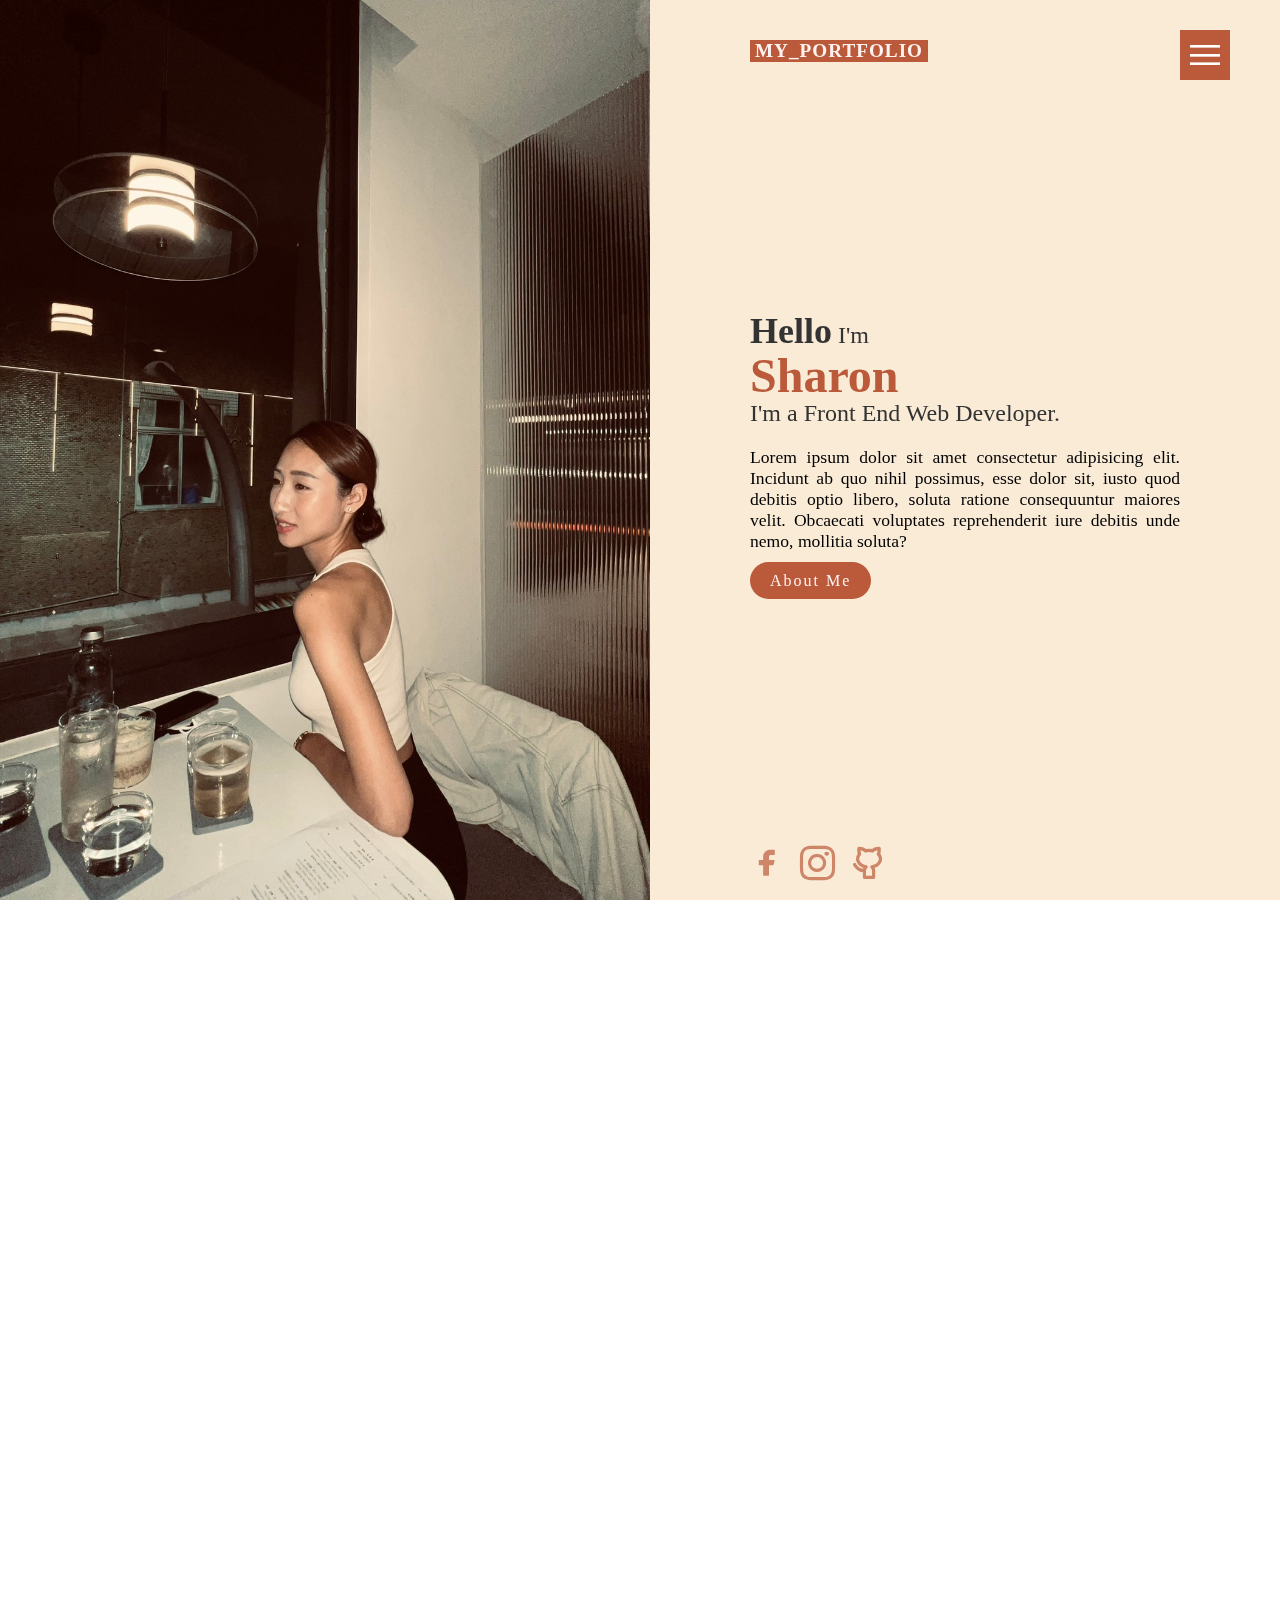
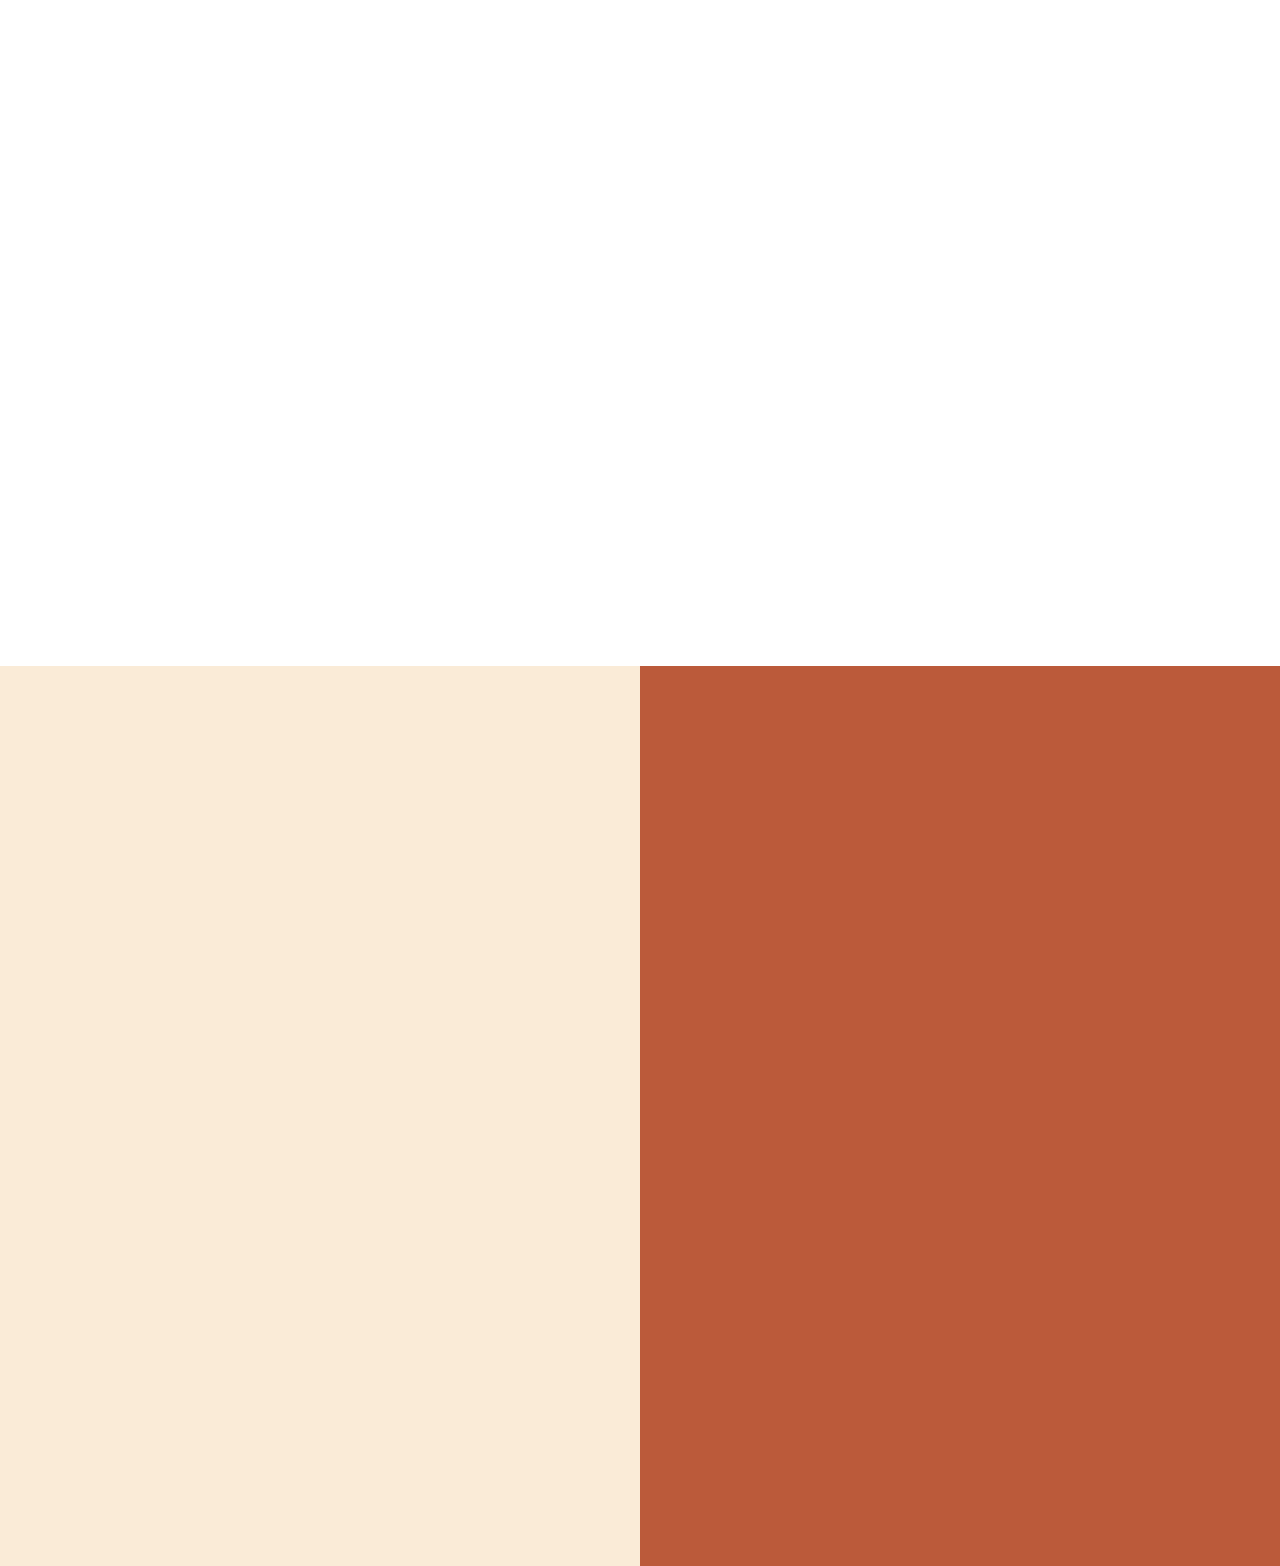
==== index.html @ bfd8edb7 "1201" ====
<!DOCTYPE html>
<html lang="en">
  <head>
    <meta charset="UTF-8" />
    <meta http-equiv="X-UA-Compatible" content="IE=edge" />
    <meta name="viewport" content="width=device-width, initial-scale=1.0" />
    <link rel="stylesheet" href="./styles/style.css" />
    <link rel="stylesheet" href="./Icon/iconfont.css" />
    <script src="./js/scroll.js"></script>
    <title>Sharon's CV</title>
  </head>
  <body>
    <!-- home -->
    <div class="toggle" onclick="toggleMenu()"></div>
    <section class="banner" id="home">
      <div class="imgSidebar">
        <img src="./IMG/S__128098306.jpg" alt="" />
      </div>
      <div class="contentBox scroll-home">
        <h5 class="logoText">My_Portfolio</h5>
        <div>
          <h4><span>Hello</span> I'm</h4>
          <h2>Sharon</h2>
          <h4>I'm a Front End Web Developer.</h4>
          <p>
            Lorem ipsum dolor sit amet consectetur adipisicing elit. Incidunt ab
            quo nihil possimus, esse dolor sit, iusto quod debitis optio libero,
            soluta ratione consequuntur maiores velit. Obcaecati voluptates
            reprehenderit iure debitis unde nemo, mollitia soluta?
          </p>
          <a href="#about" class="btn">About Me</a>
        </div>
        <ul class="sci">
          <li>
            <a href="#"><i class="iconfont">&#xe651;</i></a>
          </li>
          <li>
            <a href="#"><i class="iconfont">&#xe737;</i></a>
          </li>
          <li>
            <a href="#"><i class="iconfont">&#xe728;</i></a>
          </li>
        </ul>
      </div>
    </section>

    <!-- about -->
    <section class="about" id="about">
      <div class="title">
        <h2>About Me</h2>
      </div>
      <div class="content">
        <div class="textBox about-text">
          <p>
            Lorem ipsum dolor, sit amet consectetur adipisicing elit. Dicta id
            provident sint nisi ratione voluptatum. Placeat consequatur nisi,
            quas atque eum magni molestias optio exercitationem in nulla tempora
            consequuntur numquam.
            <br />
            <br />
            Lorem ipsum, dolor sit amet consectetur adipisicing elit.
            Reprehenderit suscipit ad tempore neque quidem temporibus officia
            dicta accusamus, expedita dolorum deserunt ducimus minus eius
            quisquam delectus odio voluptates unde laborum!
          </p>
        </div>
        <div class="imgBox about-IMG">
          <img src="./IMG/My pic.jpg" alt="" />
        </div>
      </div>
    </section>

    <!-- skills -->
    <section class="skills" id="skills">
      <div class="title">
        <h2>Skills</h2>
      </div>
      <div class="container">
        <div class="card" id="card">
          <div class="percent" style="--clr: #cadbd7; --num: 85">
            <div class="dot"></div>
            <svg>
              <circle cx="70" cy="70" r="70"></circle>
              <circle cx="70" cy="70" r="70"></circle>
            </svg>
          </div>
          <div class="number">
            <h2>85<span>%</span></h2>
            <p>Html</p>
          </div>
        </div>
        <div class="card" id="card">
          <div class="percent" style="--clr: #cadbd7; --num: 70">
            <div class="dot"></div>
            <svg>
              <circle cx="70" cy="70" r="70"></circle>
              <circle cx="70" cy="70" r="70"></circle>
            </svg>
          </div>
          <div class="number">
            <h2>70<span>%</span></h2>
            <p>SCSS</p>
          </div>
        </div>
        <div class="card" id="card">
          <div class="percent" style="--clr: #cadbd7; --num: 60">
            <div class="dot"></div>
            <svg>
              <circle cx="70" cy="70" r="70"></circle>
              <circle cx="70" cy="70" r="70"></circle>
            </svg>
          </div>
          <div class="number">
            <h2>60<span>%</span></h2>
            <p>JavaScript</p>
          </div>
        </div>
        <div class="card" id="card">
          <div class="percent" style="--clr: #cadbd7; --num: 40">
            <div class="dot"></div>
            <svg>
              <circle cx="70" cy="70" r="70"></circle>
              <circle cx="70" cy="70" r="70"></circle>
            </svg>
          </div>
          <div class="number">
            <h2>40<span>%</span></h2>
            <p>React</p>
          </div>
        </div>
      </div>
    </section>

    <!-- project -->
    <section class="project" id="project">
      <div class="title">
        <h2>Project</h2>
      </div>
      <div class="content project-scroll">
        <div class="projectBox">
          <div class="imgBox">
            <img src="./IMG/photo website.jpg" alt="" />
          </div>
          <a href="https://duchiang93.github.io/photo-website/" target="_blank">
            <div class="textBox">
              <h3>Photo website</h3>
            </div>
          </a>
        </div>
        <div class="projectBox">
          <div class="imgBox">
            <img src="./IMG/color.jpg" alt="" />
          </div>
          <a
            href="https://duchiang93.github.io/color-generator/"
            target="_blank"
          >
            <div class="textBox">
              <h3>colours</h3>
            </div>
          </a>
        </div>
        <div class="projectBox">
          <div class="imgBox">
            <img src="./IMG/todo list (js).jpg" alt="" />
          </div>
          <a href="https://duchiang93.github.io/To-Do-List/" target="_blank">
            <div class="textBox">
              <h3>todo list(js)</h3>
            </div>
          </a>
        </div>
        <div class="projectBox">
          <div class="imgBox">
            <img src="./IMG/todo list (react).jpg" alt="" />
          </div>
          <a href="https://duchiang93.github.io/todo-list/" target="_blank">
            <div class="textBox">
              <h3>todo list (react)</h3>
            </div>
          </a>
        </div>
        <div class="projectBox">
          <div class="imgBox">
            <img src="./IMG/mimi.jpg" alt="" />
          </div>
          <a href="https://duchiang93.github.io/MI-mi/" target="_blank">
            <div class="textBox">
              <h3>小米網站</h3>
            </div>
          </a>
        </div>
        <div class="projectBox">
          <div class="imgBox">
            <img src="./IMG/weather.jpg" alt="" />
          </div>
          <a href="https://duchiang93.github.io/weather/" target="_blank">
            <div class="textBox">
              <h3>weather</h3>
            </div>
          </a>
        </div>
      </div>
    </section>

    <!-- contact -->
    <section class="contact" id="contact">
      <div class="container">
        <div class="contactinfo">
          <div>
            <h2>Contact</h2>
            <ul class="info">
              <li>
                <span><i class="iconfont">&#xe650;</i></span>
                <span>Taichung City,Taiwan</span>
              </li>
              <li>
                <span><i class="iconfont">&#xe683;</i></span>
                <span>0912-345678</span>
              </li>
              <li>
                <span><i class="iconfont">&#xe659;</i></span>
                <span>duchiang93@gmail.com</span>
              </li>
            </ul>
          </div>
          <ul class="sci">
            <li>
              <a href="#"><i class="iconfont">&#xe728;</i></a>
            </li>
            <li>
              <a href="#"><i class="iconfont">&#xe737;</i></a>
            </li>
            <li>
              <a href="#"><i class="iconfont">&#xe651;</i></a>
            </li>
          </ul>
        </div>
        <div class="contactForm">
          <h2>Send a Message</h2>
          <div class="formBox">
            <div class="inputBox w50">
              <input type="text" name="" required />
              <span>First Name</span>
            </div>
            <div class="inputBox w50">
              <input type="text" name="" required />
              <span>Last Name</span>
            </div>
            <div class="inputBox w50">
              <input type="text" name="" required />
              <span>Email Address</span>
            </div>
            <div class="inputBox w50">
              <input type="text" name="" required />
              <span>Mobile Number</span>
            </div>
            <div class="inputBox w100">
              <textarea name="" required placeholder=""></textarea>
              <span>Write your message here...</span>
            </div>
            <div class="inputBox w100">
              <input type="submit" value="Send" />
            </div>
          </div>
        </div>
      </div>
    </section>

    <!-- sidebar -->
    <div class="sidebar">
      <ul class="menu">
        <li>
          <a href="#home" onclick="toggleMenu()">
            <i class="iconfont">&#xe867;</i>Home</a
          >
        </li>
        <li>
          <a href="#about" onclick="toggleMenu()">
            <i class="iconfont">&#xe619;</i>About Me</a
          >
        </li>
        <li>
          <a href="#skills" onclick="toggleMenu()">
            <i class="iconfont">&#xe693;</i>Skills</a
          >
        </li>
        <li>
          <a href="#project" onclick="toggleMenu()">
            <i class="iconfont">&#xe670;</i>project</a
          >
        </li>
        <li>
          <a href="#contact" onclick="toggleMenu()">
            <i class="iconfont">&#xe720;</i>Contact</a
          >
        </li>
      </ul>
    </div>

    <script src="./js/app.js"></script>
    <script src="./js/index.js"></script>
  </body>
</html>
---- styles/style.css ----
* {
  margin: 0;
  padding: 0;
  -webkit-box-sizing: border-box;
          box-sizing: border-box;
  font-family: Consolas;
  scroll-behavior: smooth;
}

* .title {
  width: 100%;
  text-align: center;
}

* .title h2 {
  color: #bb5a3a;
  font-size: 1.8em;
  font-weight: 700;
  letter-spacing: 3px;
  padding-top: 50px;
}

* .title h2::after {
  content: "";
  display: block;
  height: 3px;
  margin: 5px auto 40px;
  width: 50px;
  background: #bb5a3a;
}

.toggle {
  position: fixed;
  top: 30px;
  right: 50px;
  width: 50px;
  height: 50px;
  background: #bb5a3a url(../IMG/menu.png);
  background-size: 30px;
  background-position: center;
  background-repeat: no-repeat;
  cursor: pointer;
  z-index: 1000;
}

@media (max-width: 768px) {
  .toggle {
    right: 35px;
    width: 40px;
    height: 40px;
    background-size: 25px;
  }
}

@media (max-width: 500px) {
  .toggle {
    right: 35px;
  }
}

.toggle.active {
  background: #bb5a3a url(../IMG/close.png);
  background-size: 25px;
  background-position: center;
  background-repeat: no-repeat;
}

.banner {
  padding: 100px;
  min-height: 100vh;
  position: relative;
  width: 100%;
  background: antiquewhite;
}

.banner .imgSidebar {
  position: absolute;
  top: 0;
  left: 0;
  width: 650px;
  height: 100%;
}

@media (max-width: 768px) {
  .banner .imgSidebar {
    width: 400px;
  }
}

@media (max-width: 500px) {
  .banner .imgSidebar {
    display: none;
  }
}

.banner .imgSidebar img {
  position: absolute;
  top: 0;
  left: 0;
  width: 100%;
  height: 100%;
  -o-object-fit: cover;
     object-fit: cover;
}

.banner .logoText {
  position: absolute;
  top: 40px;
  left: 100px;
  font-size: 1.2em;
  text-transform: uppercase;
  letter-spacing: 1px;
  background: #bb5a3a;
  color: #fdf2f0;
  padding: 0 5px;
}

@media (max-width: 500px) {
  .banner .logoText {
    left: 60px;
  }
}

.banner h4 {
  font-size: 1.5em;
  color: #333;
  font-weight: 300;
}

.banner h4 span {
  font-size: 1.5em;
  font-weight: 700;
}

.banner h2 {
  font-size: 3em;
  color: #bb5a3a;
  line-height: 1em;
}

.banner p {
  font-size: 1.1em;
  margin: 20px 0;
  font-weight: 300;
  text-align: justify;
}

@media (max-width: 768px) {
  .banner p {
    margin: 30px 0;
  }
}

@media (max-width: 500px) {
  .banner p {
    margin-bottom: 80px;
  }
}

.banner .btn {
  background: #bb5a3a;
  color: #fdf2f0;
  padding: 10px 20px;
  text-decoration: none;
  font-weight: 500;
  letter-spacing: 2px;
  border-radius: 20px;
  -webkit-transition: all 0.5s;
  transition: all 0.5s;
}

.banner .btn:hover {
  -webkit-box-shadow: 0 15px 30px rgba(0, 0, 0, 0.1);
          box-shadow: 0 15px 30px rgba(0, 0, 0, 0.1);
  -webkit-transform: translateY(-5px);
          transform: translateY(-5px);
}

@media (max-width: 768px) {
  .banner .btn {
    padding: 10px 10px;
  }
}

.banner .sci {
  position: absolute;
  left: 100px;
  bottom: 20px;
  display: -webkit-box;
  display: -ms-flexbox;
  display: flex;
  -webkit-box-pack: center;
      -ms-flex-pack: center;
          justify-content: center;
  -webkit-box-align: center;
      -ms-flex-align: center;
          align-items: center;
}

@media (max-width: 500px) {
  .banner .sci {
    left: 60px;
  }
}

.banner .sci li {
  list-style: none;
  margin-right: 15px;
}

.banner .sci li a {
  text-decoration: none;
  color: #bb5a3a;
}

.banner .sci li a .iconfont {
  font-size: 35px;
  opacity: 0.7;
  -webkit-transition: all 0.3s;
  transition: all 0.3s;
}

.banner .sci li a .iconfont:hover {
  opacity: 1;
}

.about {
  min-height: 100vh;
}

.about p {
  max-width: 700px;
  display: inline-block;
  margin-bottom: 40px;
}

.about .content {
  display: -webkit-box;
  display: -ms-flexbox;
  display: flex;
  padding: 0 100px;
  -webkit-box-pack: justify;
      -ms-flex-pack: justify;
          justify-content: space-between;
  margin-top: 80px;
  -webkit-box-align: center;
      -ms-flex-align: center;
          align-items: center;
}

@media (max-width: 768px) {
  .about .content {
    -webkit-box-orient: vertical;
    -webkit-box-direction: normal;
        -ms-flex-direction: column;
            flex-direction: column;
    margin: 40px 0;
  }
}

@media (max-width: 500px) {
  .about .content {
    padding: 40px;
  }
}

.about .content .textBox {
  min-width: 49%;
  width: 49%;
}

@media (max-width: 768px) {
  .about .content .textBox {
    width: 100%;
  }
}

.about .content .textBox p {
  color: #333;
  text-align: justify;
}

@media (max-width: 500px) {
  .about .content .textBox p {
    font-size: 14px;
  }
}

.about .content .imgBox {
  margin-left: 40px;
}

@media (max-width: 768px) {
  .about .content .imgBox {
    margin-left: 0;
  }
}

.about .content .imgBox img {
  max-width: 100%;
}

.skills {
  min-height: 100vh;
  background: antiquewhite;
  -webkit-box-pack: center;
      -ms-flex-pack: center;
          justify-content: center;
  -webkit-box-align: center;
      -ms-flex-align: center;
          align-items: center;
}

.skills .container {
  display: -webkit-box;
  display: -ms-flexbox;
  display: flex;
  -webkit-box-pack: center;
      -ms-flex-pack: center;
          justify-content: center;
  -webkit-box-align: center;
      -ms-flex-align: center;
          align-items: center;
  -ms-flex-wrap: wrap;
      flex-wrap: wrap;
  gap: 40px;
  height: 80vh;
}

@media (max-width: 768px) {
  .skills .container {
    gap: 70px;
  }
}

@media (max-width: 500px) {
  .skills .container {
    gap: 50px;
  }
}

.skills .container .card {
  width: 220px;
  height: 250px;
  background-color: #bb5a3a;
  display: none;
  -webkit-box-pack: center;
      -ms-flex-pack: center;
          justify-content: center;
  -webkit-box-align: center;
      -ms-flex-align: center;
          align-items: center;
}

@media (max-width: 500px) {
  .skills .container .card {
    width: 155px;
    height: 185px;
    padding: 0 15px;
  }
}

.skills .container .card.active {
  display: -webkit-box;
  display: -ms-flexbox;
  display: flex;
}

.skills .container .card .percent {
  position: relative;
  width: 150px;
  height: 150px;
}

.skills .container .card .percent .dot {
  position: absolute;
  inset: 5px;
  z-index: 10;
  -webkit-transform: rotate(calc(3.6deg * var(--num)));
          transform: rotate(calc(3.6deg * var(--num)));
  -webkit-animation: animateDot 2s linear forwards;
          animation: animateDot 2s linear forwards;
}

@-webkit-keyframes animateDot {
  0% {
    -webkit-transform: rotate(0deg);
            transform: rotate(0deg);
  }
  100% {
    -webkit-transform: rotate(calc(3.6deg * var(--num)));
            transform: rotate(calc(3.6deg * var(--num)));
  }
}

@keyframes animateDot {
  0% {
    -webkit-transform: rotate(0deg);
            transform: rotate(0deg);
  }
  100% {
    -webkit-transform: rotate(calc(3.6deg * var(--num)));
            transform: rotate(calc(3.6deg * var(--num)));
  }
}

.skills .container .card .percent ::before {
  content: "";
  position: absolute;
  top: -5px;
  left: 50%;
  -webkit-transform: translateX(-50%);
          transform: translateX(-50%);
  width: 10px;
  height: 10px;
  background: var(--clr);
  border-radius: 50%;
  -webkit-box-shadow: 0 0 10px var(--clr), 0 0 30px var(--clr);
          box-shadow: 0 0 10px var(--clr), 0 0 30px var(--clr);
}

.skills .container .card .percent svg {
  position: relative;
  width: 150px;
  height: 150px;
  -webkit-transform: rotate(270deg);
          transform: rotate(270deg);
}

.skills .container .card .percent svg circle {
  width: 100%;
  height: 100%;
  fill: transparent;
  stroke-width: 3;
  stroke: #333;
  -webkit-transform: translate(5px, 5px);
          transform: translate(5px, 5px);
}

.skills .container .card .percent svg :nth-child(2) {
  stroke: var(--clr);
  stroke-dasharray: 440px;
  stroke-dashoffset: calc(440px - (440px * var(--num)) / 100);
  opacity: 0;
  -webkit-animation: fadeIn 1s linear forwards;
          animation: fadeIn 1s linear forwards;
  -webkit-animation-delay: 1.5s;
          animation-delay: 1.5s;
}

@-webkit-keyframes fadeIn {
  0% {
    opacity: 0;
  }
  100% {
    opacity: 1;
  }
}

@keyframes fadeIn {
  0% {
    opacity: 0;
  }
  100% {
    opacity: 1;
  }
}

.skills .container .card .number {
  position: absolute;
  display: -webkit-box;
  display: -ms-flexbox;
  display: flex;
  -webkit-box-pack: center;
      -ms-flex-pack: center;
          justify-content: center;
  -webkit-box-align: center;
      -ms-flex-align: center;
          align-items: center;
  -webkit-box-orient: vertical;
  -webkit-box-direction: normal;
      -ms-flex-direction: column;
          flex-direction: column;
  opacity: 0;
  -webkit-animation: fadeIn 1s linear forwards;
          animation: fadeIn 1s linear forwards;
  -webkit-animation-delay: 1.5s;
          animation-delay: 1.5s;
}

.skills .container .card .number h2 {
  display: -webkit-box;
  display: -ms-flexbox;
  display: flex;
  -webkit-box-pack: center;
      -ms-flex-pack: center;
          justify-content: center;
  -webkit-box-align: center;
      -ms-flex-align: center;
          align-items: center;
  color: antiquewhite;
  font-weight: 700;
  font-size: 2.5em;
}

.skills .container .card .number h2 span {
  font-weight: 300;
  color: antiquewhite;
  font-size: 0.5em;
}

.skills .container .card .number p {
  font-weight: 300;
  font-size: 0.75em;
  line-height: 2px;
  letter-spacing: 3px;
  margin-top: 10px;
  text-transform: uppercase;
  color: rgba(255, 255, 255, 0.75);
}

.project {
  min-height: 100vh;
  padding: 0 100px;
}

@media (max-width: 768px) {
  .project {
    padding: 0;
    padding-bottom: 80px;
  }
}

.project .content {
  display: -webkit-box;
  display: -ms-flexbox;
  display: flex;
  -webkit-box-pack: center;
      -ms-flex-pack: center;
          justify-content: center;
  -webkit-box-orient: horizontal;
  -webkit-box-direction: normal;
      -ms-flex-direction: row;
          flex-direction: row;
  -ms-flex-wrap: wrap;
      flex-wrap: wrap;
}

.project .content .projectBox {
  position: relative;
  width: 450px;
  height: 325px;
  margin: 10px;
  -webkit-transition: 0.5s;
  transition: 0.5s;
  text-align: center;
}

@media (max-width: 768px) {
  .project .content .projectBox {
    width: 350px;
  }
}

.project .content .projectBox .imgBox,
.project .content .projectBox .textBox {
  position: absolute;
  top: 0;
  left: 0;
  width: 100%;
  height: 100%;
  display: -webkit-box;
  display: -ms-flexbox;
  display: flex;
  -webkit-box-pack: center;
      -ms-flex-pack: center;
          justify-content: center;
  -webkit-box-align: center;
      -ms-flex-align: center;
          align-items: center;
}

.project .content .projectBox .imgBox img,
.project .content .projectBox .textBox img {
  position: absolute;
  top: 0;
  left: 0;
  width: 100%;
  height: 100%;
  -o-object-fit: cover;
     object-fit: cover;
}

.project .content .projectBox .textBox {
  background: #333;
  opacity: 0;
  -webkit-transition: 0.5s;
  transition: 0.5s;
}

.project .content .projectBox .textBox:hover {
  opacity: 1;
}

.project .content .projectBox .textBox h3 {
  color: #fff;
  text-transform: uppercase;
  letter-spacing: 3px;
  font-size: 1em;
}

.contact {
  position: relative;
  display: -webkit-box;
  display: -ms-flexbox;
  display: flex;
  min-height: 100vh;
  -webkit-box-pack: center;
      -ms-flex-pack: center;
          justify-content: center;
  -webkit-box-align: center;
      -ms-flex-align: center;
          align-items: center;
  background: #bb5a3a;
}

@media (max-width: 500px) {
  .contact {
    background: antiquewhite;
  }
}

.contact::before {
  content: "";
  position: absolute;
  top: 0;
  left: 0;
  width: 50%;
  height: 100%;
  background: antiquewhite;
}

@media (max-width: 500px) {
  .contact::before {
    display: none;
  }
}

.contact .container {
  position: relative;
  min-width: 1100px;
  min-height: 550px;
  display: -webkit-box;
  display: -ms-flexbox;
  display: flex;
  z-index: 100;
}

@media (max-width: 768px) {
  .contact .container {
    width: 90%;
    min-width: auto;
    margin: 20px;
  }
}

@media (max-width: 500px) {
  .contact .container {
    display: -webkit-box;
    display: -ms-flexbox;
    display: flex;
    -webkit-box-orient: vertical;
    -webkit-box-direction: reverse;
        -ms-flex-direction: column-reverse;
            flex-direction: column-reverse;
  }
}

.contact .container .contactinfo {
  position: absolute;
  top: 40px;
  width: 350px;
  height: calc(100% - 80px);
  background: #bb5a3a;
  z-index: 1;
  padding: 40px;
  display: -webkit-box;
  display: -ms-flexbox;
  display: flex;
  -webkit-box-orient: vertical;
  -webkit-box-direction: normal;
      -ms-flex-direction: column;
          flex-direction: column;
  -webkit-box-pack: justify;
      -ms-flex-pack: justify;
          justify-content: space-between;
  -webkit-box-shadow: 0 30px 20px rgba(0, 0, 0, 0.2);
          box-shadow: 0 30px 20px rgba(0, 0, 0, 0.2);
}

@media (max-width: 500px) {
  .contact .container .contactinfo {
    position: relative;
    width: 100%;
    top: 0;
  }
}

.contact .container .contactinfo h2 {
  color: #fdf2f0;
  font-size: 24px;
  font-weight: 500;
  margin-bottom: 30px;
}

.contact .container .contactinfo .info {
  position: relative;
  margin: 20px 0;
}

.contact .container .contactinfo .info li {
  position: relative;
  list-style: none;
  display: -webkit-box;
  display: -ms-flexbox;
  display: flex;
  margin: 20px 0;
  cursor: pointer;
  -webkit-box-align: start;
      -ms-flex-align: start;
          align-items: flex-start;
}

.contact .container .contactinfo .info li span:nth-child(1) {
  width: 30px;
  min-width: 30px;
}

.contact .container .contactinfo .info li span:nth-child(1) .iconfont {
  max-width: 100%;
  font-size: 25px;
  color: #fdf2f0;
  opacity: 0.5;
}

.contact .container .contactinfo .info li span:nth-child(2) {
  color: #fdf2f0;
  margin-left: 10px;
  font-weight: 300;
  opacity: 0.8;
  font-size: 20px;
}

.contact .container .contactinfo .info li:hover span:nth-child(1) .iconfont,
.contact .container .contactinfo .info li:hover span:nth-child(2) {
  opacity: 1;
  -webkit-transition: all 0.3s;
  transition: all 0.3s;
}

.contact .container .contactinfo .sci {
  position: relative;
  display: -webkit-box;
  display: -ms-flexbox;
  display: flex;
}

.contact .container .contactinfo .sci li {
  list-style: none;
  margin-right: 15px;
}

.contact .container .contactinfo .sci li a {
  text-decoration: none;
}

.contact .container .contactinfo .sci li a .iconfont {
  color: #fdf2f0;
  opacity: 0.5;
  font-size: 30px;
  -webkit-transition: all 0.3s;
  transition: all 0.3s;
}

.contact .container .contactinfo .sci li a .iconfont:hover {
  opacity: 1;
}

.contact .contactForm {
  position: absolute;
  padding: 70px 50px;
  background: #fdf2f0;
  margin-left: 150px;
  padding-left: 250px;
  width: calc(100% - 150px);
  height: 100%;
  -webkit-box-shadow: 0 50px 50px rgba(0, 0, 0, 0.5);
          box-shadow: 0 50px 50px rgba(0, 0, 0, 0.5);
}

@media (max-width: 500px) {
  .contact .contactForm {
    position: relative;
    width: 100%;
    margin-left: 0;
    padding: 40px;
    -webkit-box-shadow: none;
            box-shadow: none;
  }
}

.contact .contactForm h2 {
  color: #bb5a3a;
  font-size: 24px;
  font-weight: 800;
}

.contact .contactForm .formBox {
  position: relative;
  display: -webkit-box;
  display: -ms-flexbox;
  display: flex;
  -webkit-box-pack: justify;
      -ms-flex-pack: justify;
          justify-content: space-between;
  -ms-flex-wrap: wrap;
      flex-wrap: wrap;
  padding-top: 30px;
}

.contact .contactForm .formBox .inputBox {
  position: relative;
  margin: 0 0 35px 0;
}

.contact .contactForm .formBox .inputBox input,
.contact .contactForm .formBox .inputBox textarea {
  width: 100% !important;
  padding: 5px 0;
  font-size: 18px;
  font-weight: 300;
  background: #fdf2f0;
  color: #333;
  border: none;
  border-bottom: 1px solid #777;
  outline: none;
  resize: none;
}

.contact .contactForm .formBox .inputBox textarea {
  min-height: 90px;
}

.contact .contactForm .formBox .inputBox span {
  position: absolute;
  left: 0;
  padding: 5px 0;
  font-size: 18px;
  font-weight: 300;
  color: #333;
  -webkit-transition: 0.3s;
  transition: 0.3s;
  pointer-events: none;
}

@media (max-width: 768px) {
  .contact .contactForm .formBox .inputBox span {
    font-size: 14px;
  }
}

.contact .contactForm .formBox .inputBox input[type="submit"] {
  position: relative;
  cursor: pointer;
  background: #bb5a3a;
  color: #fdf2f0;
  border: none;
  max-width: 150px;
  padding: 12px;
  opacity: 1;
  -webkit-transition: all 0.3s;
  transition: all 0.3s;
}

.contact .contactForm .formBox .inputBox input[type="submit"]:hover {
  opacity: 0.8;
}

.contact .contactForm .formBox input:focus ~ span,
.contact .contactForm .formBox textarea:focus ~ span,
.contact .contactForm .formBox input:valid ~ span,
.contact .contactForm .formBox textarea:valid ~ span {
  -webkit-transform: translateY(-20px);
          transform: translateY(-20px);
  font-size: 12px;
  font-weight: 800;
  letter-spacing: 1px;
  color: #bb5a3a;
}

.contact .contactForm .formBox .w50 {
  width: 47%;
}

.contact .contactForm .formBox .w100 {
  width: 100%;
}

.contentBox,
.sidebar {
  position: absolute;
  top: 0;
  right: 0;
  width: calc(100% - 650px);
  height: 100%;
  display: -webkit-box;
  display: -ms-flexbox;
  display: flex;
  -webkit-box-pack: center;
      -ms-flex-pack: center;
          justify-content: center;
  -webkit-box-align: center;
      -ms-flex-align: center;
          align-items: center;
  padding: 100px;
}

@media (max-width: 768px) {
  .contentBox,
  .sidebar {
    width: calc(100% - 350px);
  }
}

@media (max-width: 500px) {
  .contentBox,
  .sidebar {
    width: 100%;
    padding: 60px;
  }
}

.sidebar {
  position: fixed;
  background: #bb5a3a;
  display: -ms-grid;
  display: grid;
  width: 450px;
  -webkit-box-pack: center;
      -ms-flex-pack: center;
          justify-content: center;
  -webkit-box-align: center;
      -ms-flex-align: center;
          align-items: center;
  place-items: center;
  -webkit-transition: 0.5s;
  transition: 0.5s;
  padding: 40px;
  z-index: 200;
  right: -100%;
}

@media (max-width: 768px) {
  .sidebar {
    width: 380px;
  }
}

@media (max-width: 500px) {
  .sidebar {
    width: 100%;
    padding: 0;
  }
}

.sidebar.active {
  right: 0;
}

.sidebar .menu {
  display: -webkit-box;
  display: -ms-flexbox;
  display: flex;
  -webkit-box-orient: vertical;
  -webkit-box-direction: normal;
      -ms-flex-direction: column;
          flex-direction: column;
}

.sidebar .menu li {
  list-style: none;
}

.sidebar .menu li a {
  color: #fdf2f0;
  text-decoration: none;
  font-size: 2em;
  font-weight: 600;
  text-transform: uppercase;
  line-height: 100px;
}

.sidebar .menu li a .iconfont {
  font-size: 2rem;
  margin-right: 3rem;
}

.sidebar .menu li :hover .iconfont,
.sidebar .menu li :active .iconfont {
  -webkit-animation: jump 0.3s linear 1 forwards normal;
          animation: jump 0.3s linear 1 forwards normal;
  display: inline-block;
}

@-webkit-keyframes jump {
  0% {
    -webkit-transform: translate3d(0, 0, 0);
            transform: translate3d(0, 0, 0);
  }
  100% {
    -webkit-transform: translate3d(0, -0.5em, 0);
            transform: translate3d(0, -0.5em, 0);
  }
}

@keyframes jump {
  0% {
    -webkit-transform: translate3d(0, 0, 0);
            transform: translate3d(0, 0, 0);
  }
  100% {
    -webkit-transform: translate3d(0, -0.5em, 0);
            transform: translate3d(0, -0.5em, 0);
  }
}
/*# sourceMappingURL=style.css.map */
---- Icon/iconfont.css ----
@font-face {
  font-family: "iconfont"; /* Project id  */
  src: url('iconfont.ttf?t=1667186905561') format('truetype');
}

.iconfont {
  font-family: "iconfont" !important;
  font-size: 16px;
  font-style: normal;
  -webkit-font-smoothing: antialiased;
  -moz-osx-font-smoothing: grayscale;
}

.icon-locationfill:before {
  content: "\e650";
}

.icon-contact:before {
  content: "\e603";
}

.icon-gerenzhongxin:before {
  content: "\e619";
}

.icon-home-fill:before {
  content: "\e867";
}

.icon-gerenxinxi:before {
  content: "\e720";
}

.icon-project:before {
  content: "\e60b";
}

.icon-facebook:before {
  content: "\e651";
}

.icon-project1:before {
  content: "\e670";
}

.icon-instagram:before {
  content: "\e737";
}

.icon-phone:before {
  content: "\e683";
}

.icon-envelope:before {
  content: "\e659";
}

.icon-github:before {
  content: "\e728";
}

.icon-jinengliang:before {
  content: "\e693";
}
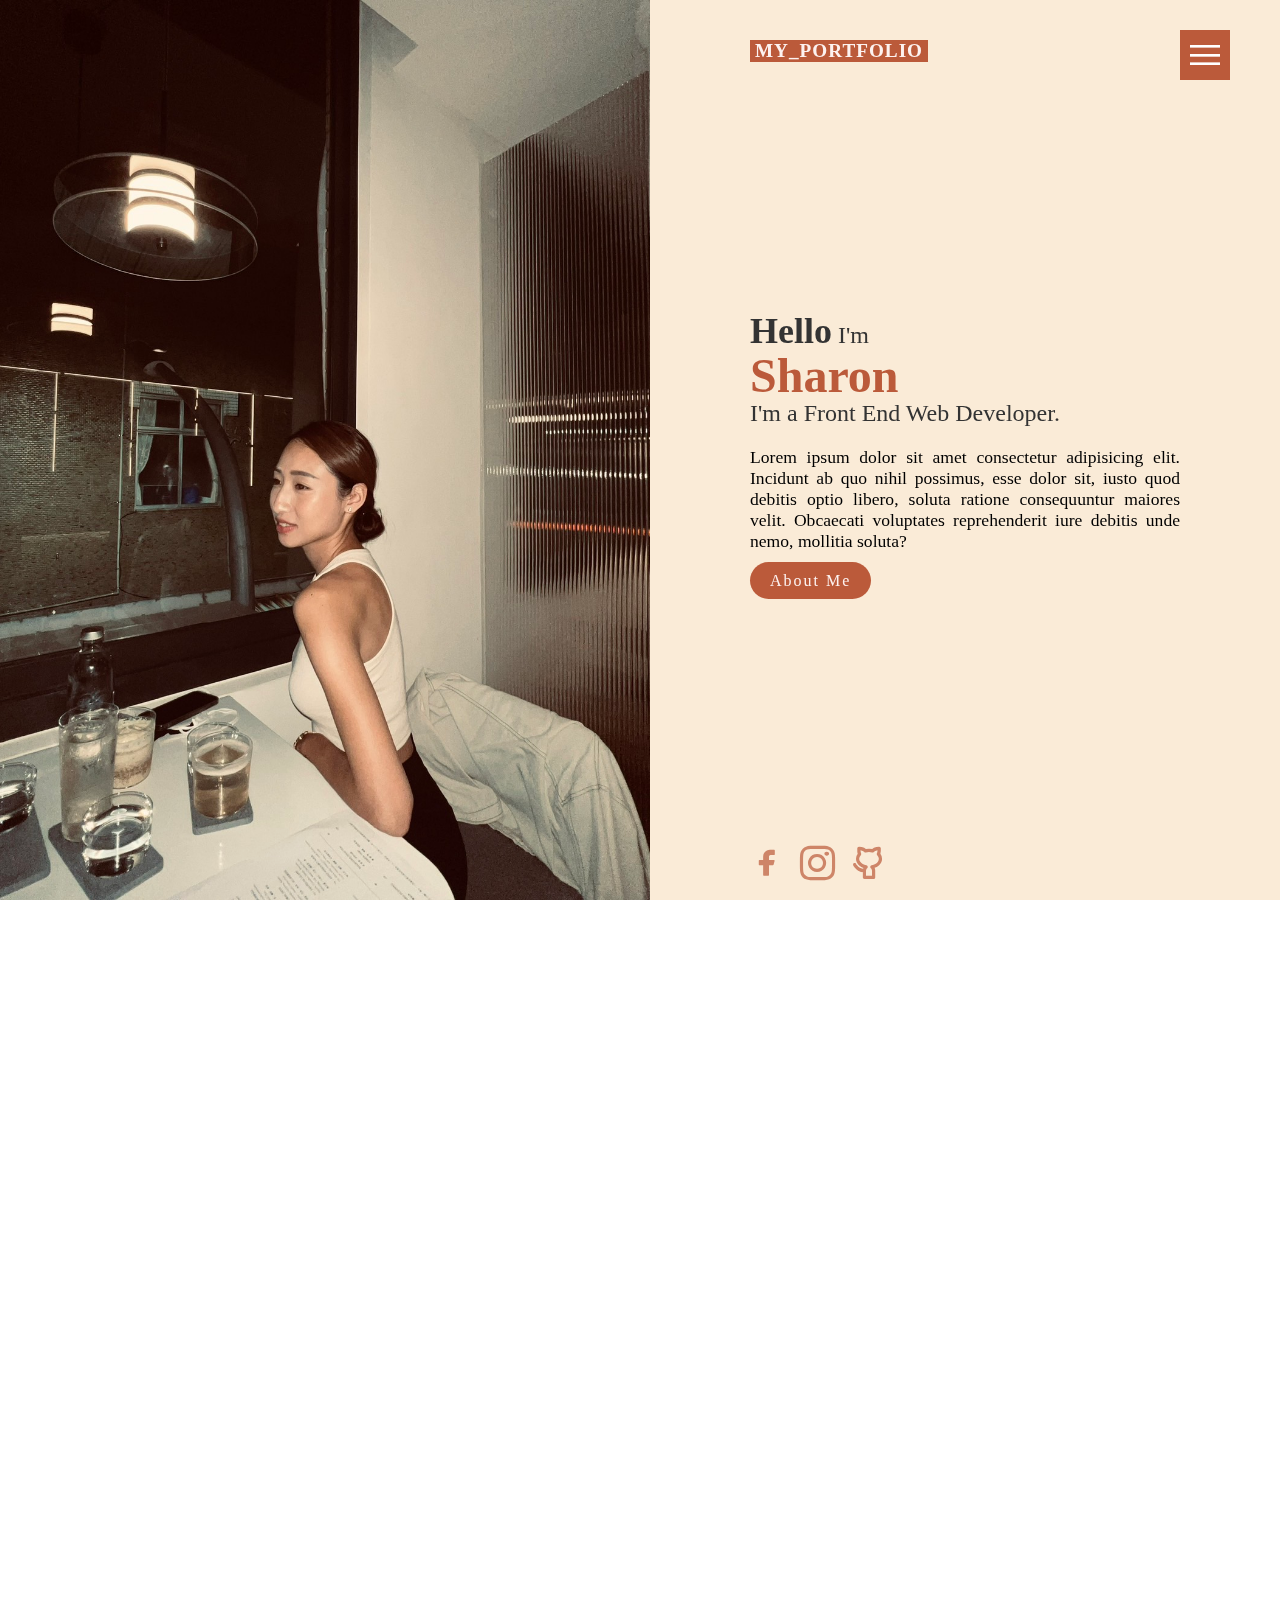
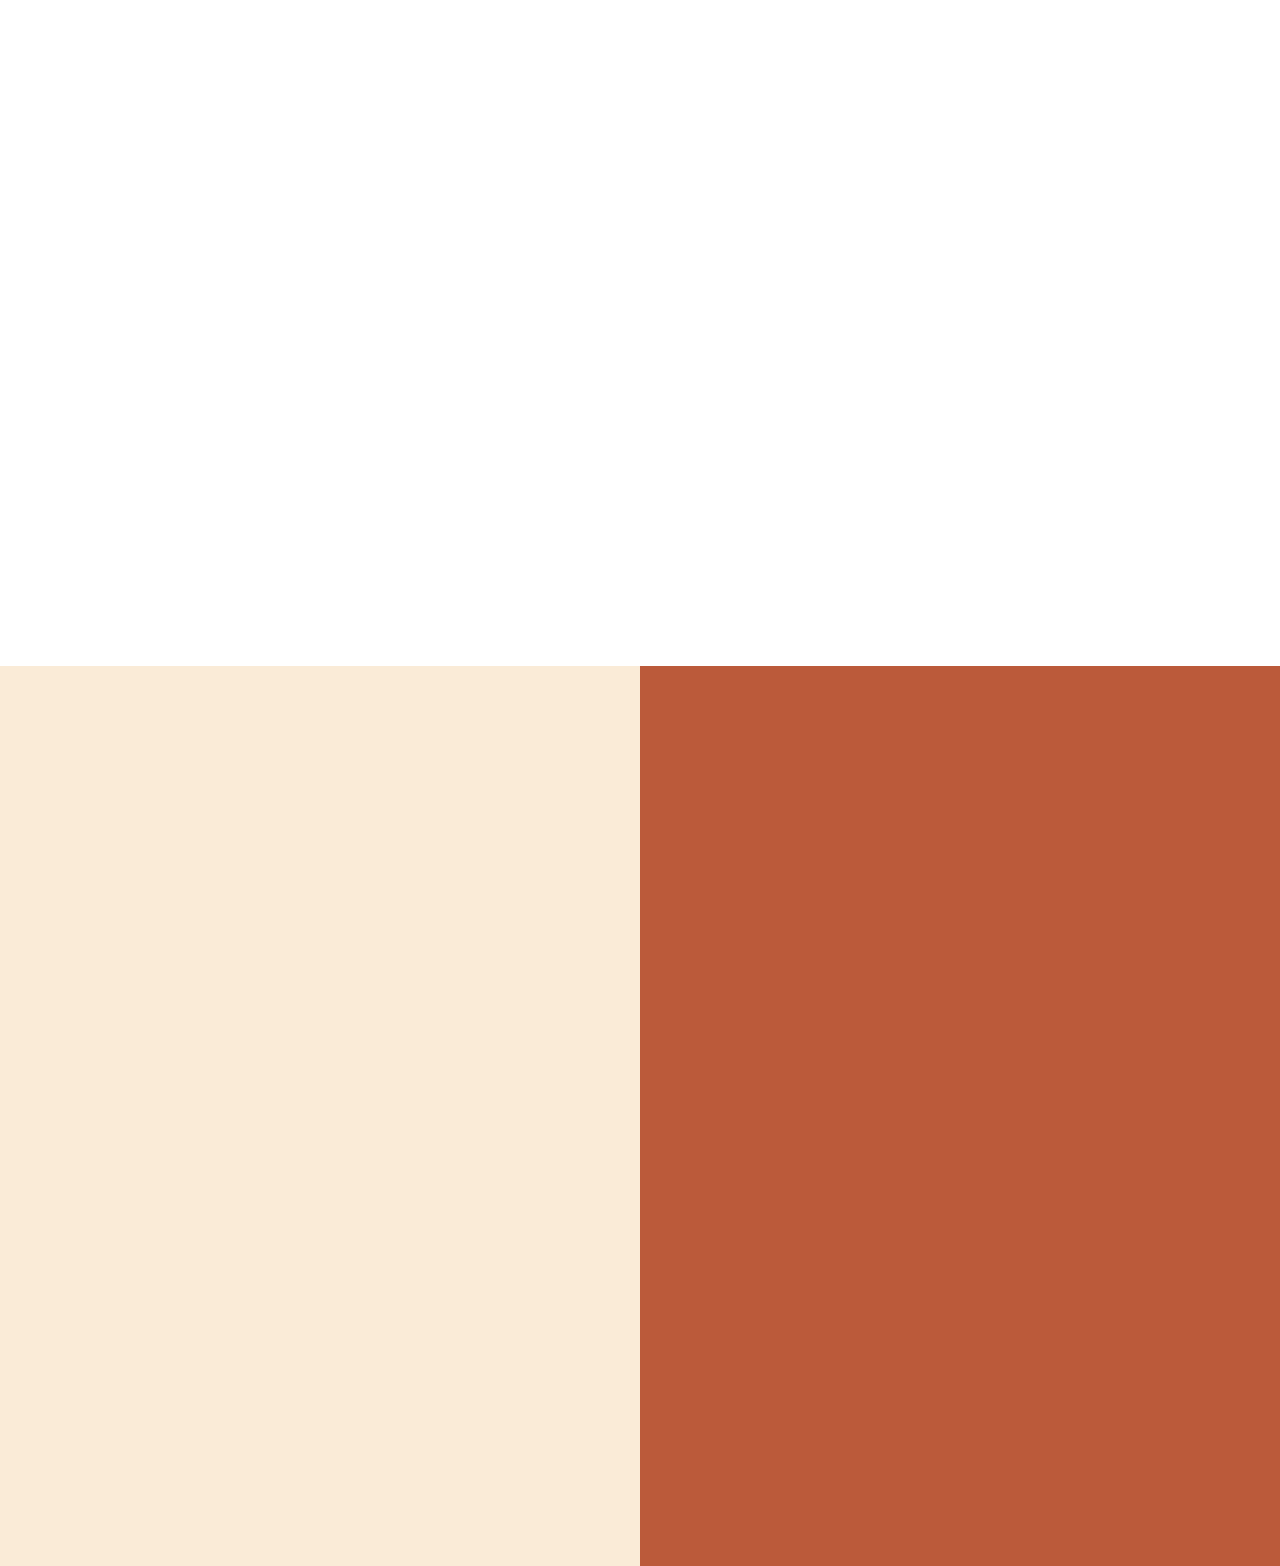
==== commit 94985f3d: "1201 Form" ====
--- a/index.html
+++ b/index.html
@@ -238,31 +238,47 @@
         </div>
         <div class="contactForm">
           <h2>Send a Message</h2>
-          <div class="formBox">
+          <form
+            class="formBox"
+            action="https://api.web3forms.com/submit"
+            method="POST"
+          >
+            <input
+              type="hidden"
+              name="access_key"
+              value="b3ef7518-9919-40d9-a42f-b58fe06892f5"
+            />
+
+            <input
+              type="hidden"
+              name="subject"
+              value="New Submission from Sharon's website"
+            />
+
             <div class="inputBox w50">
               <input type="text" name="" required />
               <span>First Name</span>
             </div>
             <div class="inputBox w50">
-              <input type="text" name="" required />
+              <input type="text" name="firstName" required />
               <span>Last Name</span>
             </div>
             <div class="inputBox w50">
-              <input type="text" name="" required />
+              <input type="text" name="email" required />
               <span>Email Address</span>
             </div>
             <div class="inputBox w50">
-              <input type="text" name="" required />
+              <input type="text" name="mobile" required />
               <span>Mobile Number</span>
             </div>
             <div class="inputBox w100">
-              <textarea name="" required placeholder=""></textarea>
+              <textarea name="message" required></textarea>
               <span>Write your message here...</span>
             </div>
             <div class="inputBox w100">
               <input type="submit" value="Send" />
             </div>
-          </div>
+          </form>
         </div>
       </div>
     </section>
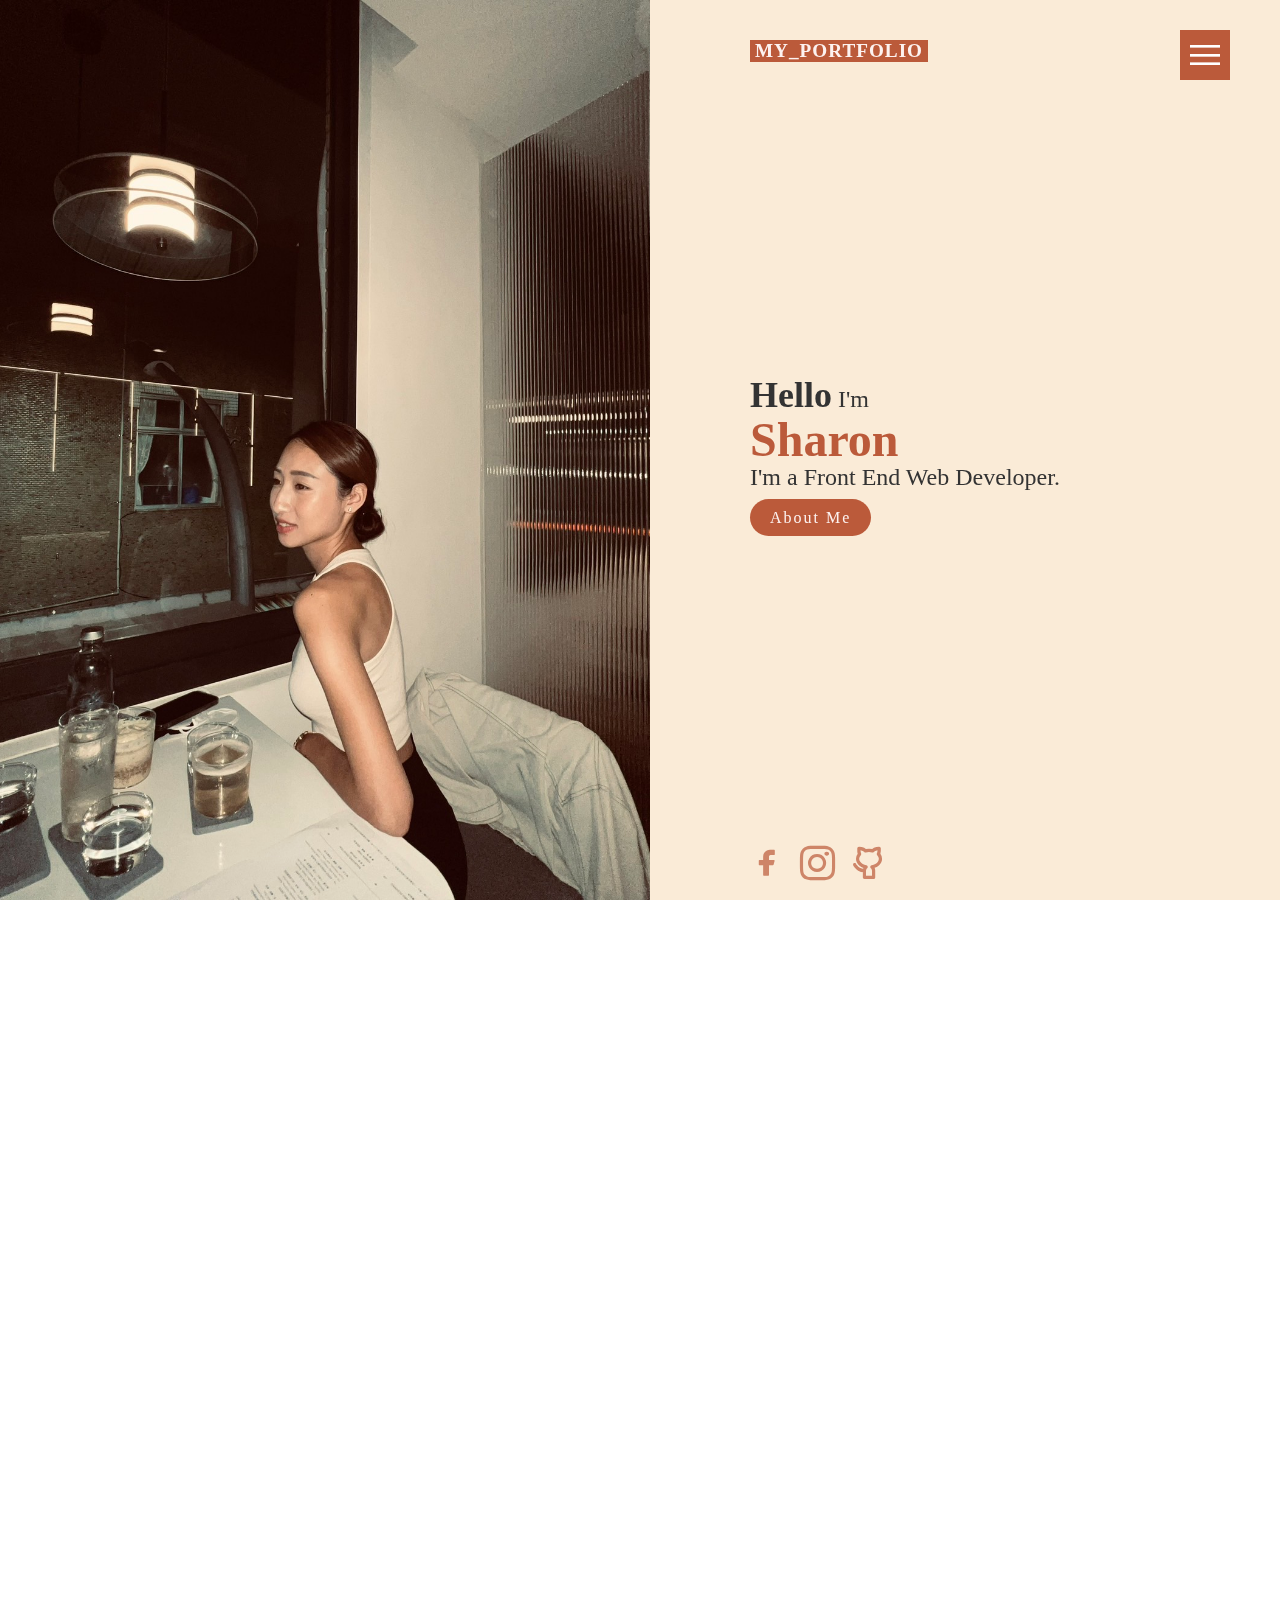
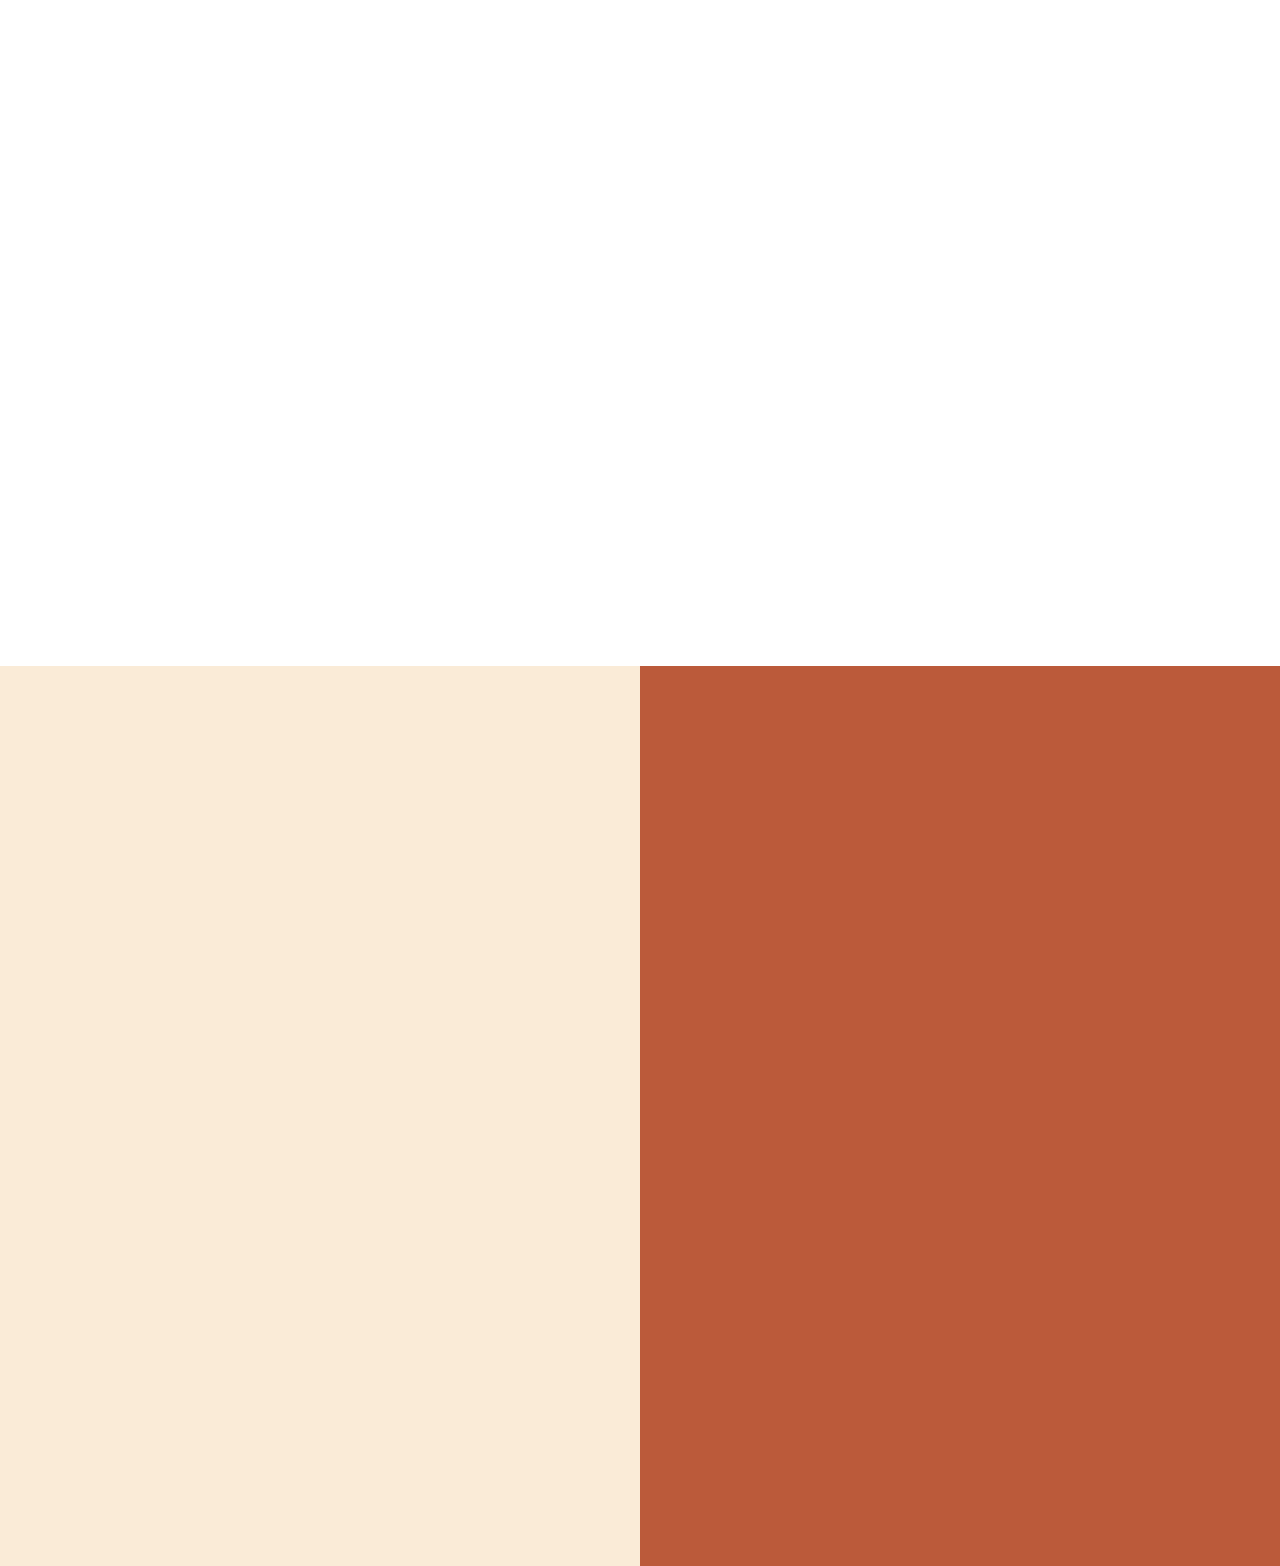
==== commit 63e303bd: "fix:modify about me" ====
--- a/index.html
+++ b/index.html
@@ -22,23 +22,19 @@
           <h4><span>Hello</span> I'm</h4>
           <h2>Sharon</h2>
           <h4>I'm a Front End Web Developer.</h4>
-          <p>
-            Lorem ipsum dolor sit amet consectetur adipisicing elit. Incidunt ab
-            quo nihil possimus, esse dolor sit, iusto quod debitis optio libero,
-            soluta ratione consequuntur maiores velit. Obcaecati voluptates
-            reprehenderit iure debitis unde nemo, mollitia soluta?
-          </p>
+          </br>
+       
           <a href="#about" class="btn">About Me</a>
         </div>
         <ul class="sci">
           <li>
-            <a href="#"><i class="iconfont">&#xe651;</i></a>
+            <a href="https://www.facebook.com/chiangdu"><i class="iconfont">&#xe651;</i></a>
           </li>
           <li>
-            <a href="#"><i class="iconfont">&#xe737;</i></a>
+            <a href="https://www.instagram.com/y_u_n_93/"><i class="iconfont">&#xe737;</i></a>
           </li>
           <li>
-            <a href="#"><i class="iconfont">&#xe728;</i></a>
+            <a href="https://github.com/duchiang93"><i class="iconfont">&#xe728;</i></a>
           </li>
         </ul>
       </div>
@@ -52,16 +48,11 @@
       <div class="content">
         <div class="textBox about-text">
           <p>
-            Lorem ipsum dolor, sit amet consectetur adipisicing elit. Dicta id
-            provident sint nisi ratione voluptatum. Placeat consequatur nisi,
-            quas atque eum magni molestias optio exercitationem in nulla tempora
-            consequuntur numquam.
+            你好，我是蔣岱芸，我的個性活潑開朗、善於溝通與團隊合作、做事謹慎且細心，在因緣際會下接觸到了網頁設計，深入了解後發現前端工程是一個很迷人的領域，程式碼給我們的回饋很快速，從無到有一步步做出想要的畫面，令我非常有成就感。平常利用下班及假日時間自學前端工程的相關技能，學習了HTML、CSS(SCSS)、JavaScript，與React框架等等，並利用所學技能製作了一些作品練習。
             <br />
             <br />
-            Lorem ipsum, dolor sit amet consectetur adipisicing elit.
-            Reprehenderit suscipit ad tempore neque quidem temporibus officia
-            dicta accusamus, expedita dolorum deserunt ducimus minus eius
-            quisquam delectus odio voluptates unde laborum!
+            作品中有以React框架製作的Photo Website 、Weather、Color Generator及Todo List，以純HTML和SCSS刻出的小米購物網站，練習串接API與JS、HTML、SCSS等前端技術。
+            開始學習前端開發後發現前端領域學無止境，需要一直不斷的學習新技術！
           </p>
         </div>
         <div class="imgBox about-IMG">
@@ -90,7 +81,7 @@
           </div>
         </div>
         <div class="card" id="card">
-          <div class="percent" style="--clr: #cadbd7; --num: 70">
+          <div class="percent" style="--clr: #cadbd7; --num: 75">
             <div class="dot"></div>
             <svg>
               <circle cx="70" cy="70" r="70"></circle>
@@ -98,12 +89,12 @@
             </svg>
           </div>
           <div class="number">
-            <h2>70<span>%</span></h2>
+            <h2>75<span>%</span></h2>
             <p>SCSS</p>
           </div>
         </div>
         <div class="card" id="card">
-          <div class="percent" style="--clr: #cadbd7; --num: 60">
+          <div class="percent" style="--clr: #cadbd7; --num: 55">
             <div class="dot"></div>
             <svg>
               <circle cx="70" cy="70" r="70"></circle>
@@ -111,7 +102,7 @@
             </svg>
           </div>
           <div class="number">
-            <h2>60<span>%</span></h2>
+            <h2>55<span>%</span></h2>
             <p>JavaScript</p>
           </div>
         </div>
@@ -226,13 +217,13 @@
           </div>
           <ul class="sci">
             <li>
-              <a href="#"><i class="iconfont">&#xe728;</i></a>
+              <a href="#https://github.com/duchiang93"><i class="iconfont">&#xe728;</i></a>
             </li>
             <li>
-              <a href="#"><i class="iconfont">&#xe737;</i></a>
+              <a href="https://www.instagram.com/y_u_n_93/"><i class="iconfont">&#xe737;</i></a>
             </li>
             <li>
-              <a href="#"><i class="iconfont">&#xe651;</i></a>
+              <a href="https://www.facebook.com/chiangdu"><i class="iconfont">&#xe651;</i></a>
             </li>
           </ul>
         </div>
@@ -256,23 +247,48 @@
             />
 
             <div class="inputBox w50">
-              <input type="text" name="" required />
+              <input
+                type="text"
+                name="firstName"
+                placeholder="First Name"
+                required
+              />
               <span>First Name</span>
             </div>
             <div class="inputBox w50">
-              <input type="text" name="firstName" required />
+              <input
+                type="text"
+                name="lastName"
+                placeholder="Last Name"
+                required
+              />
               <span>Last Name</span>
             </div>
             <div class="inputBox w50">
-              <input type="text" name="email" required />
+              <input
+                type="email"
+                name="email"
+                placeholder="Email Address"
+                required
+              />
               <span>Email Address</span>
             </div>
             <div class="inputBox w50">
-              <input type="text" name="mobile" required />
+              <input
+                type="tel"
+                name="mobile"
+                pattern="[0-9]{10}"
+                placeholder="Mobile Number"
+                required
+              />
               <span>Mobile Number</span>
             </div>
             <div class="inputBox w100">
-              <textarea name="message" required></textarea>
+              <textarea
+                name="message"
+                placeholder="Write your message here..."
+                required
+              ></textarea>
               <span>Write your message here...</span>
             </div>
             <div class="inputBox w100">
--- a/styles/style.css
+++ b/styles/style.css
@@ -1,17 +1,14 @@
 * {
   margin: 0;
   padding: 0;
-  -webkit-box-sizing: border-box;
-          box-sizing: border-box;
+  box-sizing: border-box;
   font-family: Consolas;
   scroll-behavior: smooth;
 }
-
 * .title {
   width: 100%;
   text-align: center;
 }
-
 * .title h2 {
   color: #bb5a3a;
   font-size: 1.8em;
@@ -19,7 +16,6 @@
   letter-spacing: 3px;
   padding-top: 50px;
 }
-
 * .title h2::after {
   content: "";
   display: block;
@@ -42,7 +38,6 @@
   cursor: pointer;
   z-index: 1000;
 }
-
 @media (max-width: 768px) {
   .toggle {
     right: 35px;
@@ -51,13 +46,11 @@
     background-size: 25px;
   }
 }
-
 @media (max-width: 500px) {
   .toggle {
     right: 35px;
   }
 }
-
 .toggle.active {
   background: #bb5a3a url(../IMG/close.png);
   background-size: 25px;
@@ -72,7 +65,6 @@
   width: 100%;
   background: antiquewhite;
 }
-
 .banner .imgSidebar {
   position: absolute;
   top: 0;
@@ -80,19 +72,16 @@
   width: 650px;
   height: 100%;
 }
-
 @media (max-width: 768px) {
   .banner .imgSidebar {
     width: 400px;
   }
 }
-
 @media (max-width: 500px) {
   .banner .imgSidebar {
     display: none;
   }
 }
-
 .banner .imgSidebar img {
   position: absolute;
   top: 0;
@@ -102,7 +91,6 @@
   -o-object-fit: cover;
      object-fit: cover;
 }
-
 .banner .logoText {
   position: absolute;
   top: 40px;
@@ -114,49 +102,41 @@
   color: #fdf2f0;
   padding: 0 5px;
 }
-
 @media (max-width: 500px) {
   .banner .logoText {
     left: 60px;
   }
 }
-
 .banner h4 {
   font-size: 1.5em;
   color: #333;
   font-weight: 300;
 }
-
 .banner h4 span {
   font-size: 1.5em;
   font-weight: 700;
 }
-
 .banner h2 {
   font-size: 3em;
   color: #bb5a3a;
   line-height: 1em;
 }
-
 .banner p {
   font-size: 1.1em;
   margin: 20px 0;
   font-weight: 300;
   text-align: justify;
 }
-
 @media (max-width: 768px) {
   .banner p {
     margin: 30px 0;
   }
 }
-
 @media (max-width: 500px) {
   .banner p {
     margin-bottom: 80px;
   }
 }
-
 .banner .btn {
   background: #bb5a3a;
   color: #fdf2f0;
@@ -165,61 +145,43 @@
   font-weight: 500;
   letter-spacing: 2px;
   border-radius: 20px;
-  -webkit-transition: all 0.5s;
   transition: all 0.5s;
 }
-
 .banner .btn:hover {
-  -webkit-box-shadow: 0 15px 30px rgba(0, 0, 0, 0.1);
-          box-shadow: 0 15px 30px rgba(0, 0, 0, 0.1);
-  -webkit-transform: translateY(-5px);
-          transform: translateY(-5px);
-}
-
+  box-shadow: 0 15px 30px rgba(0, 0, 0, 0.1);
+  transform: translateY(-5px);
+}
 @media (max-width: 768px) {
   .banner .btn {
     padding: 10px 10px;
   }
 }
-
 .banner .sci {
   position: absolute;
   left: 100px;
   bottom: 20px;
-  display: -webkit-box;
-  display: -ms-flexbox;
-  display: flex;
-  -webkit-box-pack: center;
-      -ms-flex-pack: center;
-          justify-content: center;
-  -webkit-box-align: center;
-      -ms-flex-align: center;
-          align-items: center;
-}
-
+  display: flex;
+  justify-content: center;
+  align-items: center;
+}
 @media (max-width: 500px) {
   .banner .sci {
     left: 60px;
   }
 }
-
 .banner .sci li {
   list-style: none;
   margin-right: 15px;
 }
-
 .banner .sci li a {
   text-decoration: none;
   color: #bb5a3a;
 }
-
 .banner .sci li a .iconfont {
   font-size: 35px;
   opacity: 0.7;
-  -webkit-transition: all 0.3s;
   transition: all 0.3s;
 }
-
 .banner .sci li a .iconfont:hover {
   opacity: 1;
 }
@@ -227,75 +189,55 @@
 .about {
   min-height: 100vh;
 }
-
 .about p {
   max-width: 700px;
   display: inline-block;
   margin-bottom: 40px;
 }
-
 .about .content {
-  display: -webkit-box;
-  display: -ms-flexbox;
   display: flex;
   padding: 0 100px;
-  -webkit-box-pack: justify;
-      -ms-flex-pack: justify;
-          justify-content: space-between;
+  justify-content: space-between;
   margin-top: 80px;
-  -webkit-box-align: center;
-      -ms-flex-align: center;
-          align-items: center;
-}
-
+  align-items: center;
+}
 @media (max-width: 768px) {
   .about .content {
-    -webkit-box-orient: vertical;
-    -webkit-box-direction: normal;
-        -ms-flex-direction: column;
-            flex-direction: column;
+    flex-direction: column;
     margin: 40px 0;
   }
 }
-
 @media (max-width: 500px) {
   .about .content {
     padding: 40px;
   }
 }
-
 .about .content .textBox {
   min-width: 49%;
   width: 49%;
 }
-
 @media (max-width: 768px) {
   .about .content .textBox {
     width: 100%;
   }
 }
-
 .about .content .textBox p {
   color: #333;
   text-align: justify;
 }
-
 @media (max-width: 500px) {
   .about .content .textBox p {
     font-size: 14px;
   }
 }
-
 .about .content .imgBox {
   margin-left: 40px;
 }
-
 @media (max-width: 768px) {
   .about .content .imgBox {
     margin-left: 0;
   }
 }
-
 .about .content .imgBox img {
   max-width: 100%;
 }
@@ -303,55 +245,35 @@
 .skills {
   min-height: 100vh;
   background: antiquewhite;
-  -webkit-box-pack: center;
-      -ms-flex-pack: center;
-          justify-content: center;
-  -webkit-box-align: center;
-      -ms-flex-align: center;
-          align-items: center;
-}
-
+  justify-content: center;
+  align-items: center;
+}
 .skills .container {
-  display: -webkit-box;
-  display: -ms-flexbox;
-  display: flex;
-  -webkit-box-pack: center;
-      -ms-flex-pack: center;
-          justify-content: center;
-  -webkit-box-align: center;
-      -ms-flex-align: center;
-          align-items: center;
-  -ms-flex-wrap: wrap;
-      flex-wrap: wrap;
+  display: flex;
+  justify-content: center;
+  align-items: center;
+  flex-wrap: wrap;
   gap: 40px;
   height: 80vh;
 }
-
 @media (max-width: 768px) {
   .skills .container {
     gap: 70px;
   }
 }
-
 @media (max-width: 500px) {
   .skills .container {
     gap: 50px;
   }
 }
-
 .skills .container .card {
   width: 220px;
   height: 250px;
   background-color: #bb5a3a;
   display: none;
-  -webkit-box-pack: center;
-      -ms-flex-pack: center;
-          justify-content: center;
-  -webkit-box-align: center;
-      -ms-flex-align: center;
-          align-items: center;
-}
-
+  justify-content: center;
+  align-items: center;
+}
 @media (max-width: 500px) {
   .skills .container .card {
     width: 155px;
@@ -359,104 +281,63 @@
     padding: 0 15px;
   }
 }
-
 .skills .container .card.active {
-  display: -webkit-box;
-  display: -ms-flexbox;
-  display: flex;
-}
-
+  display: flex;
+}
 .skills .container .card .percent {
   position: relative;
   width: 150px;
   height: 150px;
 }
-
 .skills .container .card .percent .dot {
   position: absolute;
   inset: 5px;
   z-index: 10;
-  -webkit-transform: rotate(calc(3.6deg * var(--num)));
-          transform: rotate(calc(3.6deg * var(--num)));
-  -webkit-animation: animateDot 2s linear forwards;
-          animation: animateDot 2s linear forwards;
-}
-
-@-webkit-keyframes animateDot {
-  0% {
-    -webkit-transform: rotate(0deg);
-            transform: rotate(0deg);
-  }
-  100% {
-    -webkit-transform: rotate(calc(3.6deg * var(--num)));
-            transform: rotate(calc(3.6deg * var(--num)));
-  }
-}
-
+  transform: rotate(calc(3.6deg * var(--num)));
+  animation: animateDot 2s linear forwards;
+}
 @keyframes animateDot {
   0% {
-    -webkit-transform: rotate(0deg);
-            transform: rotate(0deg);
+    transform: rotate(0deg);
   }
   100% {
-    -webkit-transform: rotate(calc(3.6deg * var(--num)));
-            transform: rotate(calc(3.6deg * var(--num)));
-  }
-}
-
+    transform: rotate(calc(3.6deg * var(--num)));
+  }
+}
 .skills .container .card .percent ::before {
   content: "";
   position: absolute;
   top: -5px;
   left: 50%;
-  -webkit-transform: translateX(-50%);
-          transform: translateX(-50%);
+  transform: translateX(-50%);
   width: 10px;
   height: 10px;
   background: var(--clr);
   border-radius: 50%;
-  -webkit-box-shadow: 0 0 10px var(--clr), 0 0 30px var(--clr);
-          box-shadow: 0 0 10px var(--clr), 0 0 30px var(--clr);
-}
-
+  box-shadow: 0 0 10px var(--clr), 0 0 30px var(--clr);
+}
 .skills .container .card .percent svg {
   position: relative;
   width: 150px;
   height: 150px;
-  -webkit-transform: rotate(270deg);
-          transform: rotate(270deg);
-}
-
+  transform: rotate(270deg);
+}
 .skills .container .card .percent svg circle {
   width: 100%;
   height: 100%;
   fill: transparent;
   stroke-width: 3;
   stroke: #333;
-  -webkit-transform: translate(5px, 5px);
-          transform: translate(5px, 5px);
-}
-
+  transform: translate(5px, 5px);
+}
 .skills .container .card .percent svg :nth-child(2) {
   stroke: var(--clr);
   stroke-dasharray: 440px;
-  stroke-dashoffset: calc(440px - (440px * var(--num)) / 100);
+  stroke-dashoffset: calc(440px - 440px * var(--num) / 100);
   opacity: 0;
-  -webkit-animation: fadeIn 1s linear forwards;
-          animation: fadeIn 1s linear forwards;
-  -webkit-animation-delay: 1.5s;
-          animation-delay: 1.5s;
-}
-
-@-webkit-keyframes fadeIn {
-  0% {
-    opacity: 0;
-  }
-  100% {
-    opacity: 1;
-  }
-}
-
+  animation: fadeIn 1s linear forwards;
+  animation-delay: 1.5s;
+}
 @keyframes fadeIn {
   0% {
     opacity: 0;
@@ -465,50 +346,29 @@
     opacity: 1;
   }
 }
-
 .skills .container .card .number {
   position: absolute;
-  display: -webkit-box;
-  display: -ms-flexbox;
-  display: flex;
-  -webkit-box-pack: center;
-      -ms-flex-pack: center;
-          justify-content: center;
-  -webkit-box-align: center;
-      -ms-flex-align: center;
-          align-items: center;
-  -webkit-box-orient: vertical;
-  -webkit-box-direction: normal;
-      -ms-flex-direction: column;
-          flex-direction: column;
+  display: flex;
+  justify-content: center;
+  align-items: center;
+  flex-direction: column;
   opacity: 0;
-  -webkit-animation: fadeIn 1s linear forwards;
-          animation: fadeIn 1s linear forwards;
-  -webkit-animation-delay: 1.5s;
-          animation-delay: 1.5s;
-}
-
+  animation: fadeIn 1s linear forwards;
+  animation-delay: 1.5s;
+}
 .skills .container .card .number h2 {
-  display: -webkit-box;
-  display: -ms-flexbox;
-  display: flex;
-  -webkit-box-pack: center;
-      -ms-flex-pack: center;
-          justify-content: center;
-  -webkit-box-align: center;
-      -ms-flex-align: center;
-          align-items: center;
+  display: flex;
+  justify-content: center;
+  align-items: center;
   color: antiquewhite;
   font-weight: 700;
   font-size: 2.5em;
 }
-
 .skills .container .card .number h2 span {
   font-weight: 300;
   color: antiquewhite;
   font-size: 0.5em;
 }
-
 .skills .container .card .number p {
   font-weight: 300;
   font-size: 0.75em;
@@ -523,45 +383,31 @@
   min-height: 100vh;
   padding: 0 100px;
 }
-
 @media (max-width: 768px) {
   .project {
     padding: 0;
     padding-bottom: 80px;
   }
 }
-
 .project .content {
-  display: -webkit-box;
-  display: -ms-flexbox;
-  display: flex;
-  -webkit-box-pack: center;
-      -ms-flex-pack: center;
-          justify-content: center;
-  -webkit-box-orient: horizontal;
-  -webkit-box-direction: normal;
-      -ms-flex-direction: row;
-          flex-direction: row;
-  -ms-flex-wrap: wrap;
-      flex-wrap: wrap;
-}
-
+  display: flex;
+  justify-content: center;
+  flex-direction: row;
+  flex-wrap: wrap;
+}
 .project .content .projectBox {
   position: relative;
   width: 450px;
   height: 325px;
   margin: 10px;
-  -webkit-transition: 0.5s;
   transition: 0.5s;
   text-align: center;
 }
-
 @media (max-width: 768px) {
   .project .content .projectBox {
     width: 350px;
   }
 }
-
 .project .content .projectBox .imgBox,
 .project .content .projectBox .textBox {
   position: absolute;
@@ -569,17 +415,10 @@
   left: 0;
   width: 100%;
   height: 100%;
-  display: -webkit-box;
-  display: -ms-flexbox;
-  display: flex;
-  -webkit-box-pack: center;
-      -ms-flex-pack: center;
-          justify-content: center;
-  -webkit-box-align: center;
-      -ms-flex-align: center;
-          align-items: center;
-}
-
+  display: flex;
+  justify-content: center;
+  align-items: center;
+}
 .project .content .projectBox .imgBox img,
 .project .content .projectBox .textBox img {
   position: absolute;
@@ -590,18 +429,14 @@
   -o-object-fit: cover;
      object-fit: cover;
 }
-
 .project .content .projectBox .textBox {
   background: #333;
   opacity: 0;
-  -webkit-transition: 0.5s;
   transition: 0.5s;
 }
-
 .project .content .projectBox .textBox:hover {
   opacity: 1;
 }
-
 .project .content .projectBox .textBox h3 {
   color: #fff;
   text-transform: uppercase;
@@ -611,25 +446,17 @@
 
 .contact {
   position: relative;
-  display: -webkit-box;
-  display: -ms-flexbox;
   display: flex;
   min-height: 100vh;
-  -webkit-box-pack: center;
-      -ms-flex-pack: center;
-          justify-content: center;
-  -webkit-box-align: center;
-      -ms-flex-align: center;
-          align-items: center;
+  justify-content: center;
+  align-items: center;
   background: #bb5a3a;
 }
-
 @media (max-width: 500px) {
   .contact {
     background: antiquewhite;
   }
 }
-
 .contact::before {
   content: "";
   position: absolute;
@@ -639,23 +466,18 @@
   height: 100%;
   background: antiquewhite;
 }
-
 @media (max-width: 500px) {
   .contact::before {
     display: none;
   }
 }
-
 .contact .container {
   position: relative;
   min-width: 1100px;
   min-height: 550px;
-  display: -webkit-box;
-  display: -ms-flexbox;
   display: flex;
   z-index: 100;
 }
-
 @media (max-width: 768px) {
   .contact .container {
     width: 90%;
@@ -663,19 +485,12 @@
     margin: 20px;
   }
 }
-
 @media (max-width: 500px) {
   .contact .container {
-    display: -webkit-box;
-    display: -ms-flexbox;
     display: flex;
-    -webkit-box-orient: vertical;
-    -webkit-box-direction: reverse;
-        -ms-flex-direction: column-reverse;
-            flex-direction: column-reverse;
-  }
-}
-
+    flex-direction: column-reverse;
+  }
+}
 .contact .container .contactinfo {
   position: absolute;
   top: 40px;
@@ -684,20 +499,11 @@
   background: #bb5a3a;
   z-index: 1;
   padding: 40px;
-  display: -webkit-box;
-  display: -ms-flexbox;
-  display: flex;
-  -webkit-box-orient: vertical;
-  -webkit-box-direction: normal;
-      -ms-flex-direction: column;
-          flex-direction: column;
-  -webkit-box-pack: justify;
-      -ms-flex-pack: justify;
-          justify-content: space-between;
-  -webkit-box-shadow: 0 30px 20px rgba(0, 0, 0, 0.2);
-          box-shadow: 0 30px 20px rgba(0, 0, 0, 0.2);
-}
-
+  display: flex;
+  flex-direction: column;
+  justify-content: space-between;
+  box-shadow: 0 30px 20px rgba(0, 0, 0, 0.2);
+}
 @media (max-width: 500px) {
   .contact .container .contactinfo {
     position: relative;
@@ -705,44 +511,34 @@
     top: 0;
   }
 }
-
 .contact .container .contactinfo h2 {
   color: #fdf2f0;
   font-size: 24px;
   font-weight: 500;
   margin-bottom: 30px;
 }
-
 .contact .container .contactinfo .info {
   position: relative;
   margin: 20px 0;
 }
-
 .contact .container .contactinfo .info li {
   position: relative;
   list-style: none;
-  display: -webkit-box;
-  display: -ms-flexbox;
   display: flex;
   margin: 20px 0;
   cursor: pointer;
-  -webkit-box-align: start;
-      -ms-flex-align: start;
-          align-items: flex-start;
-}
-
+  align-items: flex-start;
+}
 .contact .container .contactinfo .info li span:nth-child(1) {
   width: 30px;
   min-width: 30px;
 }
-
 .contact .container .contactinfo .info li span:nth-child(1) .iconfont {
   max-width: 100%;
   font-size: 25px;
   color: #fdf2f0;
   opacity: 0.5;
 }
-
 .contact .container .contactinfo .info li span:nth-child(2) {
   color: #fdf2f0;
   margin-left: 10px;
@@ -750,42 +546,30 @@
   opacity: 0.8;
   font-size: 20px;
 }
-
-.contact .container .contactinfo .info li:hover span:nth-child(1) .iconfont,
-.contact .container .contactinfo .info li:hover span:nth-child(2) {
+.contact .container .contactinfo .info li:hover span:nth-child(1) .iconfont, .contact .container .contactinfo .info li:hover span:nth-child(2) {
   opacity: 1;
-  -webkit-transition: all 0.3s;
   transition: all 0.3s;
 }
-
 .contact .container .contactinfo .sci {
   position: relative;
-  display: -webkit-box;
-  display: -ms-flexbox;
-  display: flex;
-}
-
+  display: flex;
+}
 .contact .container .contactinfo .sci li {
   list-style: none;
   margin-right: 15px;
 }
-
 .contact .container .contactinfo .sci li a {
   text-decoration: none;
 }
-
 .contact .container .contactinfo .sci li a .iconfont {
   color: #fdf2f0;
   opacity: 0.5;
   font-size: 30px;
-  -webkit-transition: all 0.3s;
   transition: all 0.3s;
 }
-
 .contact .container .contactinfo .sci li a .iconfont:hover {
   opacity: 1;
 }
-
 .contact .contactForm {
   position: absolute;
   padding: 70px 50px;
@@ -794,45 +578,33 @@
   padding-left: 250px;
   width: calc(100% - 150px);
   height: 100%;
-  -webkit-box-shadow: 0 50px 50px rgba(0, 0, 0, 0.5);
-          box-shadow: 0 50px 50px rgba(0, 0, 0, 0.5);
-}
-
+  box-shadow: 0 50px 50px rgba(0, 0, 0, 0.5);
+}
 @media (max-width: 500px) {
   .contact .contactForm {
     position: relative;
     width: 100%;
     margin-left: 0;
     padding: 40px;
-    -webkit-box-shadow: none;
-            box-shadow: none;
-  }
-}
-
+    box-shadow: none;
+  }
+}
 .contact .contactForm h2 {
   color: #bb5a3a;
   font-size: 24px;
   font-weight: 800;
 }
-
 .contact .contactForm .formBox {
   position: relative;
-  display: -webkit-box;
-  display: -ms-flexbox;
-  display: flex;
-  -webkit-box-pack: justify;
-      -ms-flex-pack: justify;
-          justify-content: space-between;
-  -ms-flex-wrap: wrap;
-      flex-wrap: wrap;
+  display: flex;
+  justify-content: space-between;
+  flex-wrap: wrap;
   padding-top: 30px;
 }
-
 .contact .contactForm .formBox .inputBox {
   position: relative;
   margin: 0 0 35px 0;
 }
-
 .contact .contactForm .formBox .inputBox input,
 .contact .contactForm .formBox .inputBox textarea {
   width: 100% !important;
@@ -846,11 +618,32 @@
   outline: none;
   resize: none;
 }
-
+.contact .contactForm .formBox .inputBox input::-moz-placeholder, .contact .contactForm .formBox .inputBox textarea::-moz-placeholder {
+  font-size: 0px;
+}
+.contact .contactForm .formBox .inputBox input::placeholder,
+.contact .contactForm .formBox .inputBox textarea::placeholder {
+  font-size: 0px;
+}
+.contact .contactForm .formBox .inputBox input:not(:-moz-placeholder-shown) + span, .contact .contactForm .formBox .inputBox textarea:not(:-moz-placeholder-shown) + span {
+  transform: translateY(-20px);
+  font-size: 12px;
+  font-weight: 800;
+  letter-spacing: 1px;
+  color: #bb5a3a;
+}
+.contact .contactForm .formBox .inputBox input:focus + span, .contact .contactForm .formBox .inputBox input:not(:placeholder-shown) + span,
+.contact .contactForm .formBox .inputBox textarea:focus + span,
+.contact .contactForm .formBox .inputBox textarea:not(:placeholder-shown) + span {
+  transform: translateY(-20px);
+  font-size: 12px;
+  font-weight: 800;
+  letter-spacing: 1px;
+  color: #bb5a3a;
+}
 .contact .contactForm .formBox .inputBox textarea {
   min-height: 90px;
 }
-
 .contact .contactForm .formBox .inputBox span {
   position: absolute;
   left: 0;
@@ -858,18 +651,15 @@
   font-size: 18px;
   font-weight: 300;
   color: #333;
-  -webkit-transition: 0.3s;
   transition: 0.3s;
   pointer-events: none;
 }
-
 @media (max-width: 768px) {
   .contact .contactForm .formBox .inputBox span {
     font-size: 14px;
   }
 }
-
-.contact .contactForm .formBox .inputBox input[type="submit"] {
+.contact .contactForm .formBox .inputBox input[type=submit] {
   position: relative;
   cursor: pointer;
   background: #bb5a3a;
@@ -878,30 +668,14 @@
   max-width: 150px;
   padding: 12px;
   opacity: 1;
-  -webkit-transition: all 0.3s;
   transition: all 0.3s;
 }
-
-.contact .contactForm .formBox .inputBox input[type="submit"]:hover {
+.contact .contactForm .formBox .inputBox input[type=submit]:hover {
   opacity: 0.8;
 }
-
-.contact .contactForm .formBox input:focus ~ span,
-.contact .contactForm .formBox textarea:focus ~ span,
-.contact .contactForm .formBox input:valid ~ span,
-.contact .contactForm .formBox textarea:valid ~ span {
-  -webkit-transform: translateY(-20px);
-          transform: translateY(-20px);
-  font-size: 12px;
-  font-weight: 800;
-  letter-spacing: 1px;
-  color: #bb5a3a;
-}
-
 .contact .contactForm .formBox .w50 {
   width: 47%;
 }
-
 .contact .contactForm .formBox .w100 {
   width: 100%;
 }
@@ -913,25 +687,16 @@
   right: 0;
   width: calc(100% - 650px);
   height: 100%;
-  display: -webkit-box;
-  display: -ms-flexbox;
-  display: flex;
-  -webkit-box-pack: center;
-      -ms-flex-pack: center;
-          justify-content: center;
-  -webkit-box-align: center;
-      -ms-flex-align: center;
-          align-items: center;
+  display: flex;
+  align-items: center;
   padding: 100px;
 }
-
 @media (max-width: 768px) {
   .contentBox,
   .sidebar {
     width: calc(100% - 350px);
   }
 }
-
 @media (max-width: 500px) {
   .contentBox,
   .sidebar {
@@ -943,54 +708,37 @@
 .sidebar {
   position: fixed;
   background: #bb5a3a;
-  display: -ms-grid;
   display: grid;
   width: 450px;
-  -webkit-box-pack: center;
-      -ms-flex-pack: center;
-          justify-content: center;
-  -webkit-box-align: center;
-      -ms-flex-align: center;
-          align-items: center;
+  justify-content: center;
+  align-items: center;
   place-items: center;
-  -webkit-transition: 0.5s;
   transition: 0.5s;
   padding: 40px;
   z-index: 200;
   right: -100%;
 }
-
 @media (max-width: 768px) {
   .sidebar {
     width: 380px;
   }
 }
-
 @media (max-width: 500px) {
   .sidebar {
     width: 100%;
     padding: 0;
   }
 }
-
 .sidebar.active {
   right: 0;
 }
-
 .sidebar .menu {
-  display: -webkit-box;
-  display: -ms-flexbox;
-  display: flex;
-  -webkit-box-orient: vertical;
-  -webkit-box-direction: normal;
-      -ms-flex-direction: column;
-          flex-direction: column;
-}
-
+  display: flex;
+  flex-direction: column;
+}
 .sidebar .menu li {
   list-style: none;
 }
-
 .sidebar .menu li a {
   color: #fdf2f0;
   text-decoration: none;
@@ -999,38 +747,20 @@
   text-transform: uppercase;
   line-height: 100px;
 }
-
 .sidebar .menu li a .iconfont {
   font-size: 2rem;
   margin-right: 3rem;
 }
-
 .sidebar .menu li :hover .iconfont,
 .sidebar .menu li :active .iconfont {
-  -webkit-animation: jump 0.3s linear 1 forwards normal;
-          animation: jump 0.3s linear 1 forwards normal;
+  animation: jump 0.3s linear 1 forwards normal;
   display: inline-block;
 }
-
-@-webkit-keyframes jump {
-  0% {
-    -webkit-transform: translate3d(0, 0, 0);
-            transform: translate3d(0, 0, 0);
-  }
-  100% {
-    -webkit-transform: translate3d(0, -0.5em, 0);
-            transform: translate3d(0, -0.5em, 0);
-  }
-}
-
 @keyframes jump {
   0% {
-    -webkit-transform: translate3d(0, 0, 0);
-            transform: translate3d(0, 0, 0);
+    transform: translate3d(0, 0, 0);
   }
   100% {
-    -webkit-transform: translate3d(0, -0.5em, 0);
-            transform: translate3d(0, -0.5em, 0);
-  }
-}
-/*# sourceMappingURL=style.css.map */+    transform: translate3d(0, -0.5em, 0);
+  }
+}/*# sourceMappingURL=style.css.map */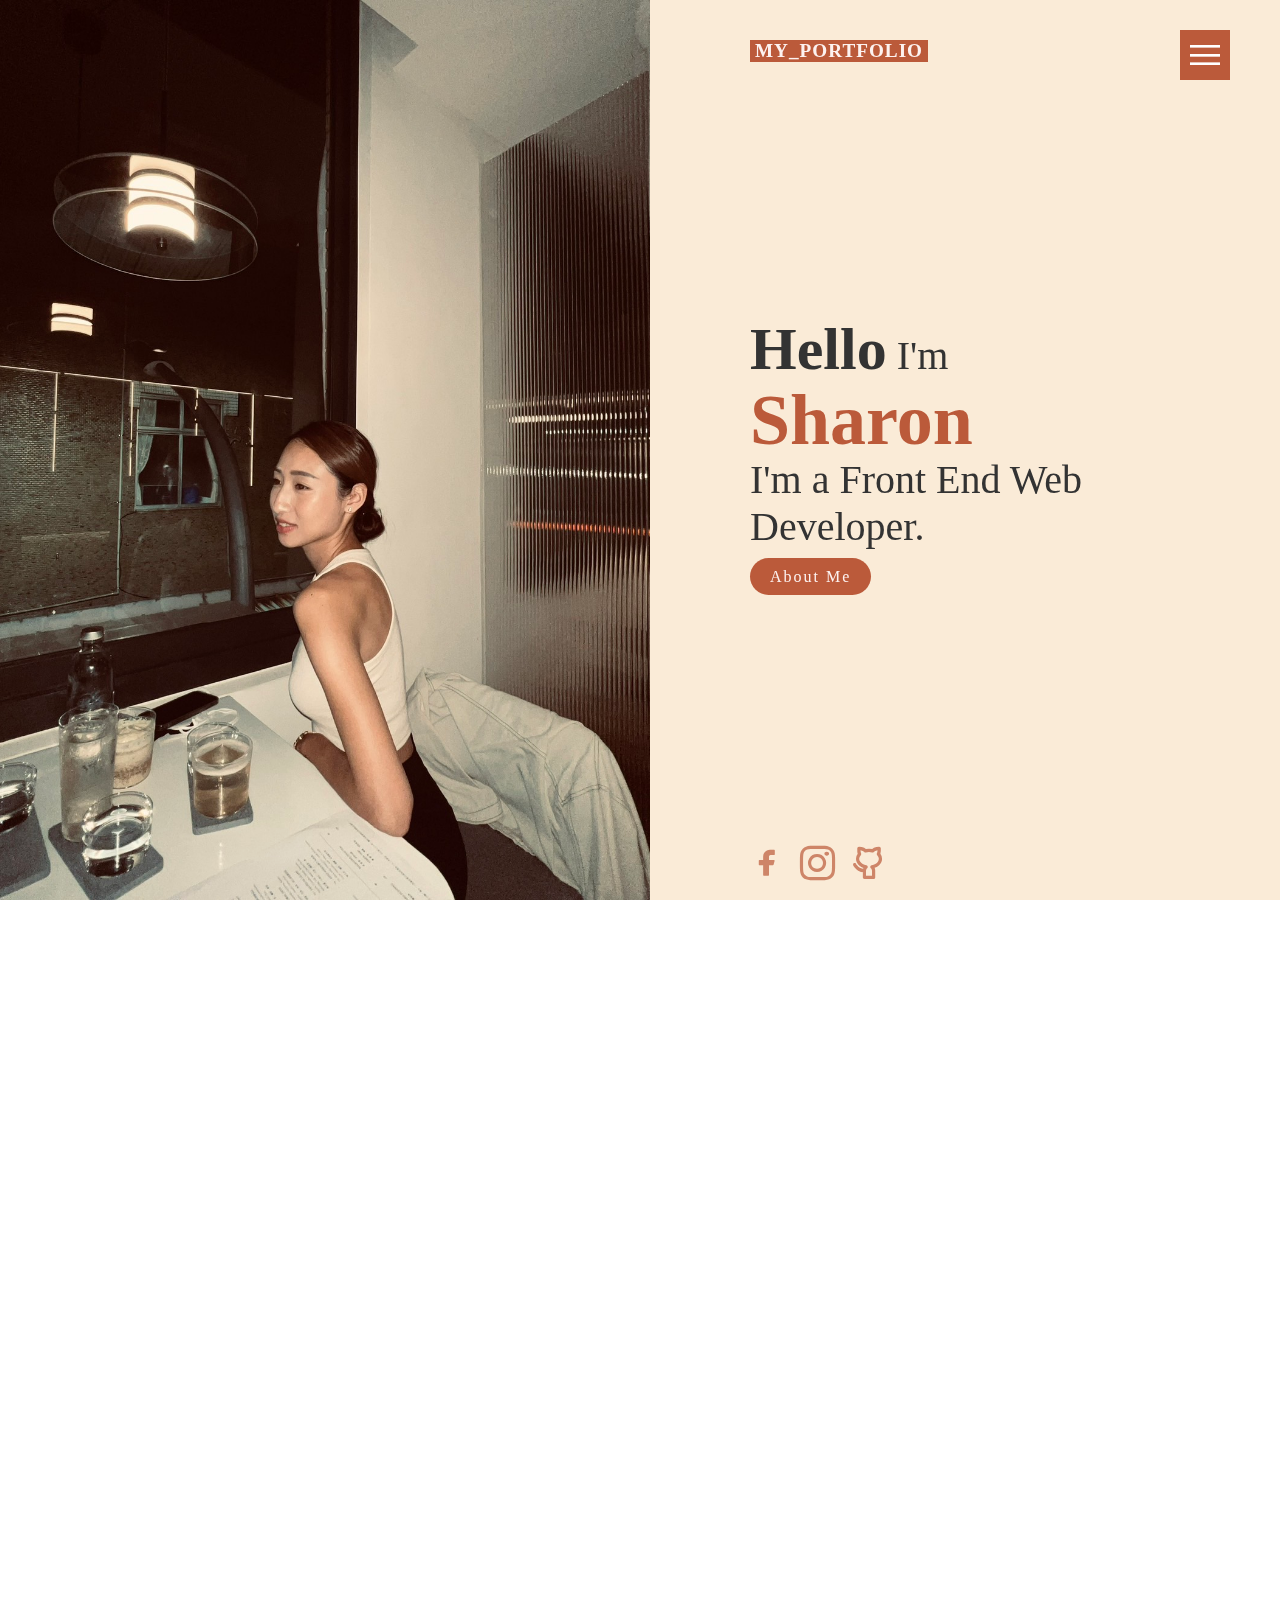
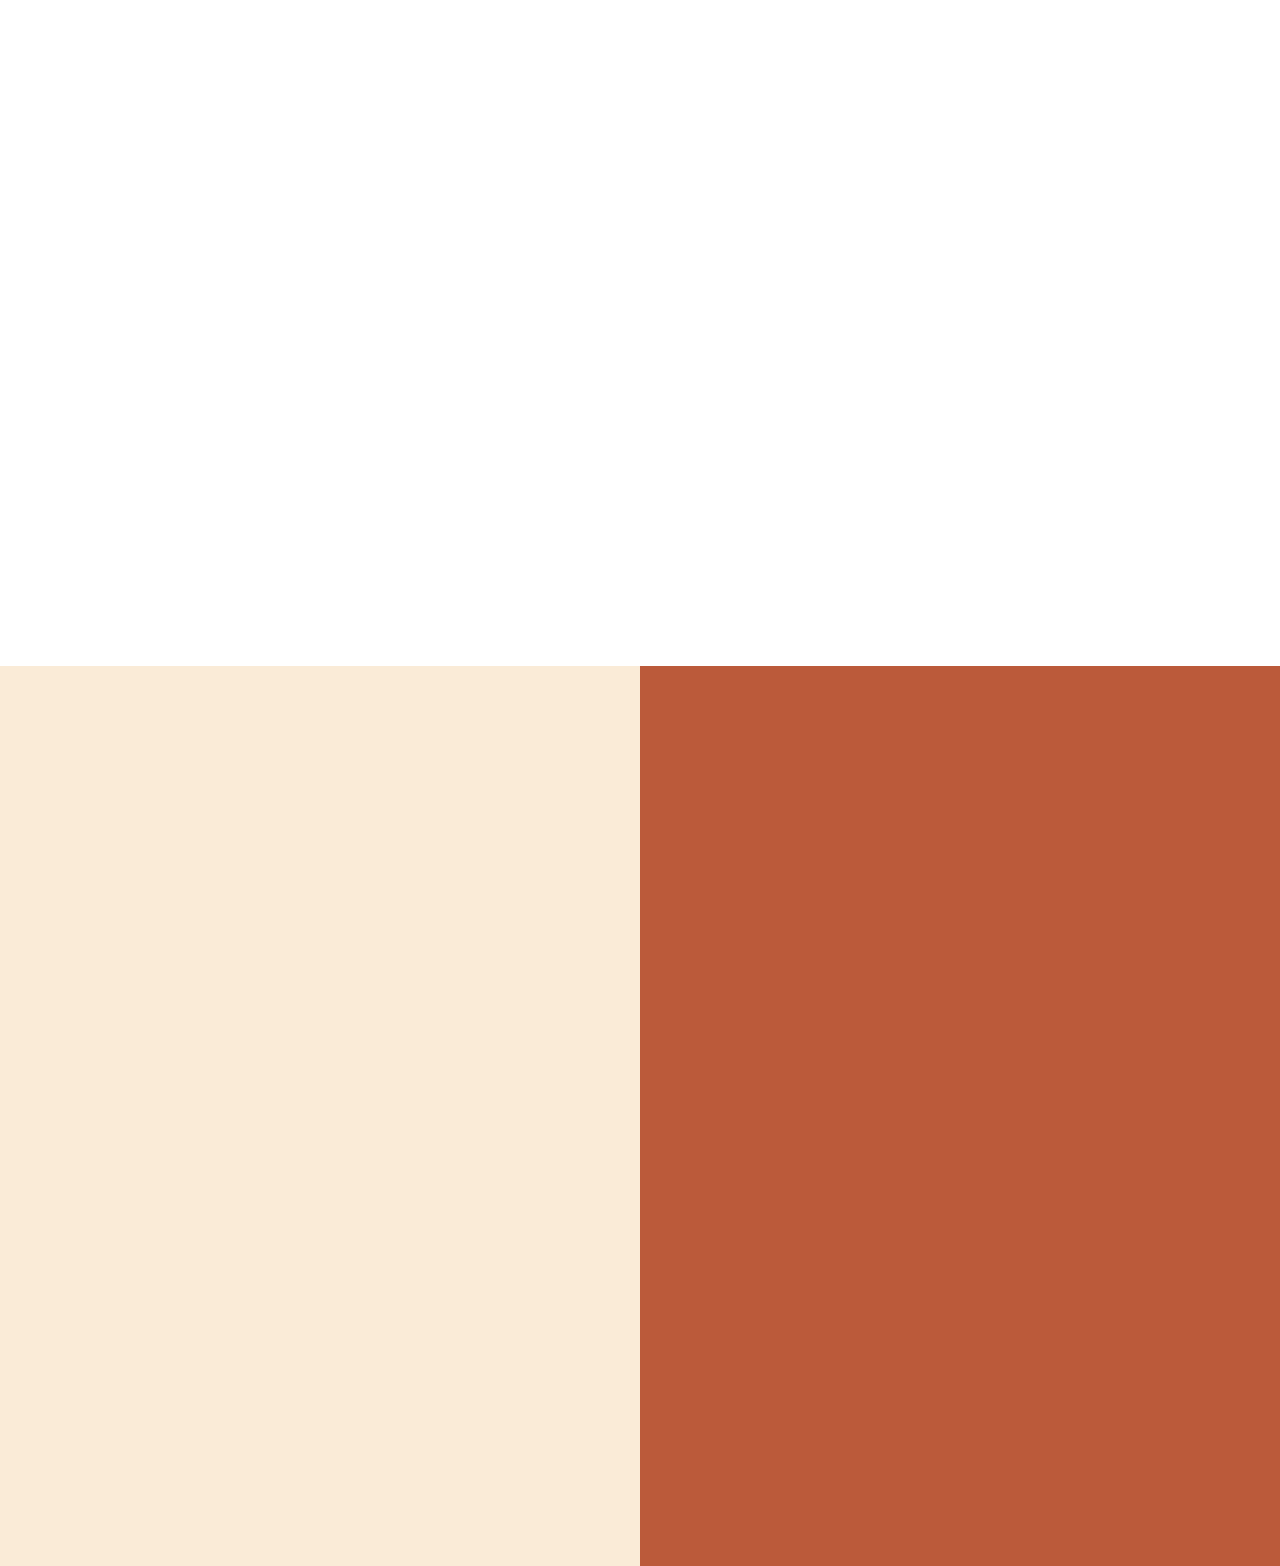
==== commit ad220edd: "style:font-size" ====
--- a/index.html
+++ b/index.html
@@ -217,7 +217,7 @@
           </div>
           <ul class="sci">
             <li>
-              <a href="#https://github.com/duchiang93"><i class="iconfont">&#xe728;</i></a>
+              <a href="https://github.com/duchiang93"><i class="iconfont">&#xe728;</i></a>
             </li>
             <li>
               <a href="https://www.instagram.com/y_u_n_93/"><i class="iconfont">&#xe737;</i></a>
--- a/styles/style.css
+++ b/styles/style.css
@@ -108,21 +108,21 @@
   }
 }
 .banner h4 {
-  font-size: 1.5em;
+  font-size: 40px;
   color: #333;
   font-weight: 300;
 }
 .banner h4 span {
-  font-size: 1.5em;
+  font-size: 60px;
   font-weight: 700;
 }
 .banner h2 {
-  font-size: 3em;
+  font-size: 72px;
   color: #bb5a3a;
   line-height: 1em;
 }
 .banner p {
-  font-size: 1.1em;
+  font-size: 40px;
   margin: 20px 0;
   font-weight: 300;
   text-align: justify;
